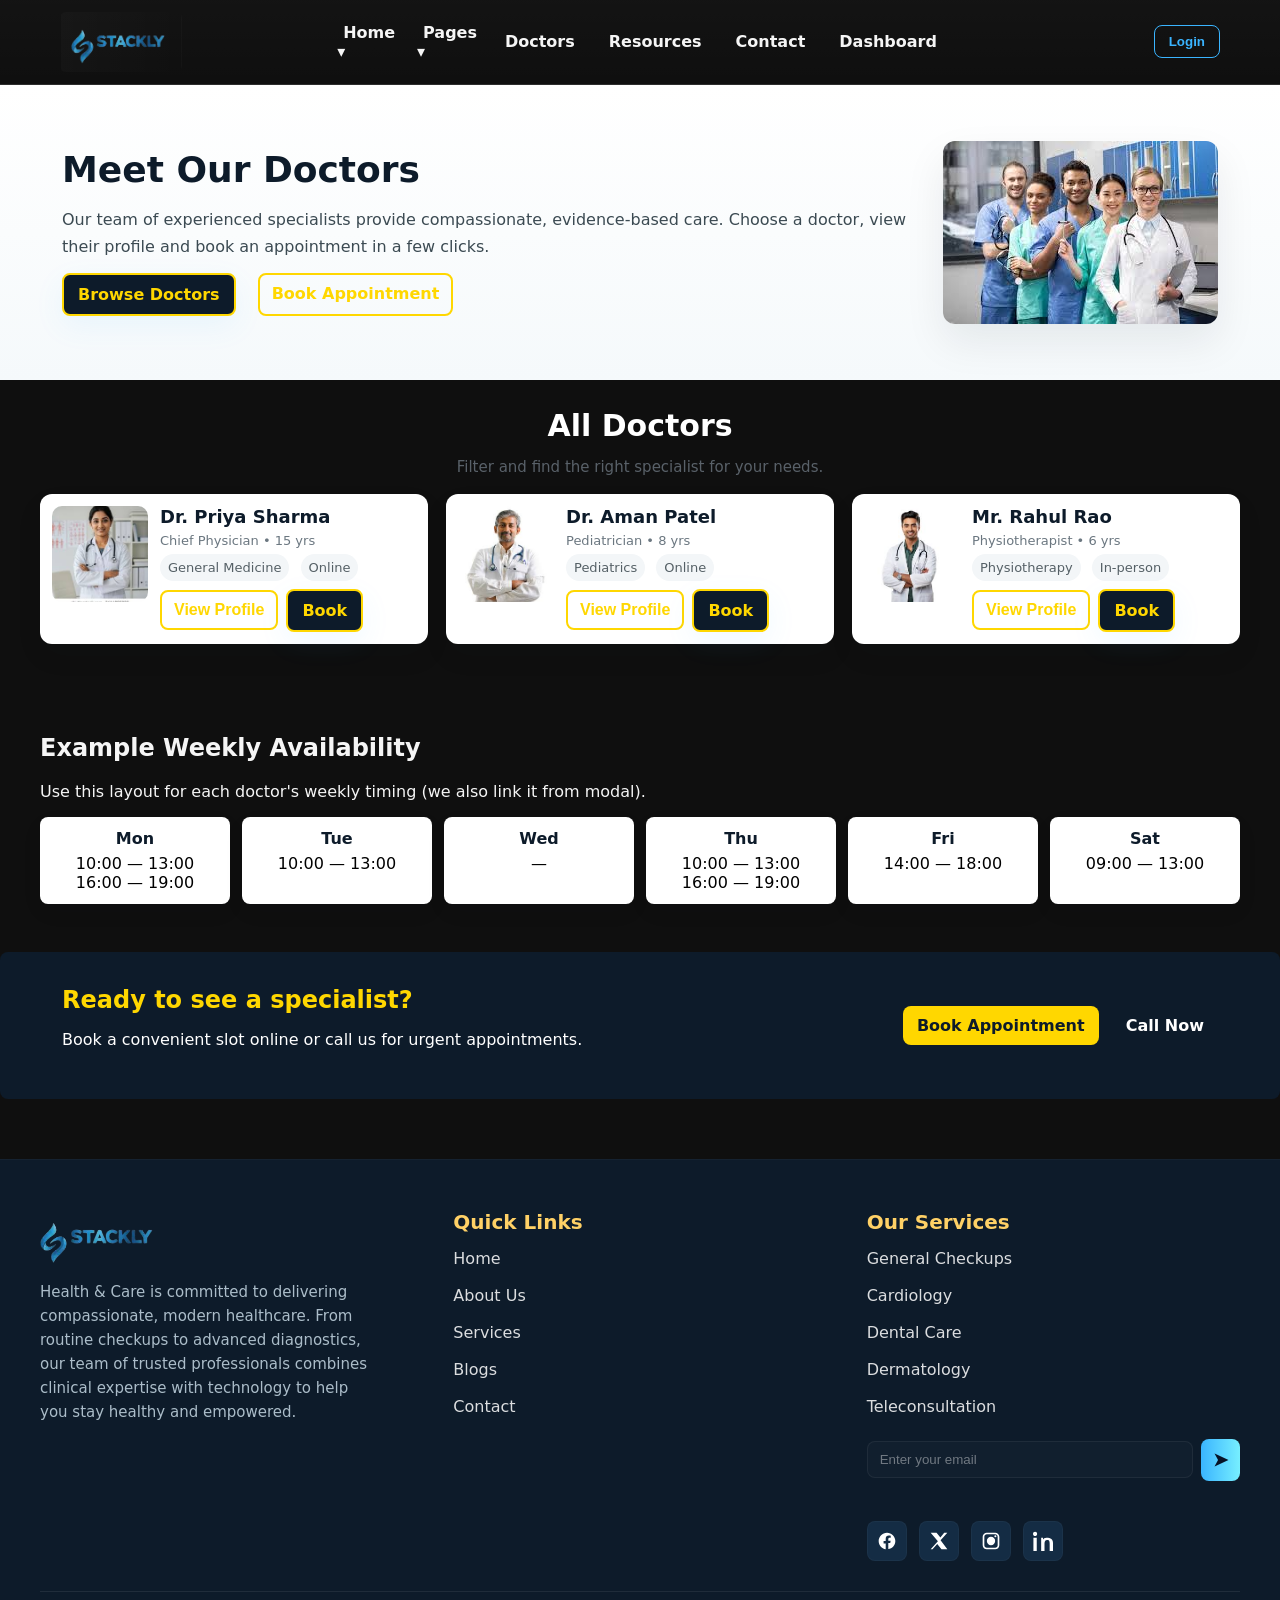
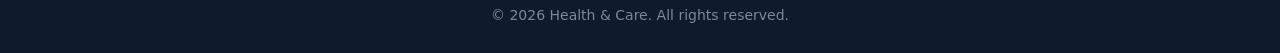
==== doctors.html @ af5c7ecc "first commit" ====
<!doctype html>
<html lang="en">
<head>
  <meta charset="utf-8" />
  <meta name="viewport" content="width=device-width, initial-scale=1" />
  <title>Health & Care — Home</title>
  <link rel="stylesheet" href="style.css" />
</head>
<body>
  <header class="site-header">
    <div class="header-inner">

      <!-- LOGO (left) -->
     <div class="site-logo" id="siteLogo">
  <img src="assets/images/logo3.webp" alt="Health & Care Logo">
</div>


      <!-- NAV (centered visually) -->
      <nav id="site-nav" class="site-nav" aria-label="Main navigation">
        <ul class="nav-list">
          <li class="nav-item dropdown">
            <a href="index.html" class="dropdown-link" aria-expanded="false">Home ▾</a>
            <ul class="dropdown-menu">
           
              <li><a href="home1.html">Home 2</a></li>
            </ul>
          </li>

          <li class="nav-item dropdown">
            <a href="#" class="dropdown-link" aria-expanded="false">Pages ▾</a>
            <ul class="dropdown-menu">
              <li><a href="about.html">About Us</a></li>
              <li><a href="services.html">Services</a></li>
              <li><a href="blog.html">Blogs</a></li>
              <li><a href="pricing.html">Pricing</a></li>
            </ul>
          </li>

          <li class="nav-item"><a href="doctors.html">Doctors</a></li>
          <li class="nav-item"><a href="resources.html">Resources</a></li>
          <li class="nav-item"><a href="contact.html">Contact</a></li>
          <li class="nav-item"><a href="dashboard.html">Dashboard</a></li>
        </ul>
      </nav>

      <!-- RIGHT SIDE: login button + hamburger (mobile only) -->
      <div class="header-right">
<button id="loginBtn" class="login-btn">Login</button>

<script>
  document.getElementById('loginBtn')?.addEventListener('click', function(e){
    // change to the URL you want
    window.location.href = 'login.html';
    // if you want to open in a new tab instead, use:
    // window.open('login.html', '_blank', 'noopener');
  });
</script>


        <!-- hamburger (visible only on mobile) -->
        <button id="hamburger" class="hamburger" aria-label="Open menu" aria-controls="mobile-menu" aria-expanded="false">
          <span class="hamburger-bars">
            <span class="bar bar1"></span>
            <span class="bar bar2"></span>
            <span class="bar bar3"></span>
          </span>
        </button>
      </div>
    </div>
<div id="mobile-menu" class="mobile-menu" aria-hidden="true" role="dialog" aria-modal="true" aria-label="Mobile menu">
  <div class="mobile-menu-inner">

    <div class="mobile-top">
      <button id="mobile-close" class="mobile-close" aria-label="Close menu">✕</button>
    
    </div>

    <ul class="mobile-nav-list">
      <!-- NEW: Home dropdown -->
      <li class="mobile-with-sub">
        <button class="mobile-sub-toggle">Home ▾</button>
        <ul class="mobile-submenu">
    
          <li><a href="home1.html">Home 2</a></li>
        </ul>
      </li>

      <!-- Pages dropdown (already there) -->
      <li class="mobile-with-sub">
        <button class="mobile-sub-toggle">Pages ▾</button>
        <ul class="mobile-submenu">
          <li><a href="about.html">About Us</a></li>
          <li><a href="services.html">Services</a></li>
          <li><a href="blog.html">Blogs</a></li>
          <li><a href="pricing.html">Pricing</a></li>
        </ul>
      </li>

      <li><a href="doctors.html">Doctors</a></li>
      <li><a href="resources.html">Resources</a></li>
      <li><a href="contact.html">Contact</a></li>
      <li><a href="dashboard.html">Dashboard</a></li>
      <li><a href="login.html" class="mobile-login">Login</a></li>
    </ul>

  </div>
</div>
</header>





<!-- =========================
   DOCTORS PAGE — HERO
   ========================= -->
<section class="doctors-hero">
  <div class="container hero-row">
    <div class="hero-left">
      <h1>Meet Our Doctors</h1>
      <p class="lead">
        Our team of experienced specialists provide compassionate, evidence-based care.
        Choose a doctor, view their profile and book an appointment in a few clicks.
      </p>
      <div class="hero-actions">
        <a href="404page.html" class="btn btn-primary">Browse Doctors</a>
        <a href="404page.html" class="btn btn-outline">Book Appointment</a>
      </div>
    </div>
    <div class="hero-right" aria-hidden="true">
      <img src="assets/images/doctor3.webp" alt="Doctors team" loading="lazy">
    </div>
  </div>
</section>

<!-- =========================
   3) SEARCH + FILTER BAR
   ========================= -->


<!-- =========================
   2) DOCTORS GRID (DIRECTORY)
   ========================= -->
<section id="doctors-grid" class="doctors-grid-section container" aria-label="Doctors directory">
  <div class="grid-head">
    <h2>All Doctors</h2>
    <p>Filter and find the right specialist for your needs.</p>
  </div>

  <div class="doctors-grid" id="doctors-list">
    <!-- Doctor card template: replace data-* with real values -->
    <article class="doc-card" data-name="Dr. Priya Sharma" data-speciality="general" data-location="clinic1" data-online="true" data-accepting="true" data-id="d1">
      <div class="doc-photo"><img src="assets/images/lady.webp" alt="Dr. Priya Sharma"></div>
      <div class="doc-body">
        <h3 class="doc-name">Dr. Priya Sharma</h3>
        <div class="doc-meta">Chief Physician • 15 yrs</div>
        <div class="doc-tags">
          <span class="tag">General Medicine</span>
          <span class="tag"> Online</span>
        </div>
        <div class="doc-actions">
          <button class="btn btn-outline view-profile" data-id="d1">View Profile</button>
          <a href="404page.html" class="btn btn-primary">Book</a>
        </div>
      </div>
    </article>

    <article class="doc-card" data-name="Dr. Aman Patel" data-speciality="pediatrics" data-location="clinic2" data-online="true" data-accepting="false" data-id="d2">
      <div class="doc-photo"><img src="assets/images/man1.webp" alt="Dr. Aman Patel"></div>
      <div class="doc-body">
        <h3 class="doc-name">Dr. Aman Patel</h3>
        <div class="doc-meta">Pediatrician • 8 yrs</div>
        <div class="doc-tags">
          <span class="tag">Pediatrics</span>
          <span class="tag">Online</span>
        </div>
        <div class="doc-actions">
          <button class="btn btn-outline view-profile" data-id="d2">View Profile</button>
          <a href="404page.html" class="btn btn-primary">Book</a>
        </div>
      </div>
    </article>

    <article class="doc-card" data-name="Ms. Leena Rao" data-speciality="physio" data-location="clinic1" data-online="false" data-accepting="true" data-id="d3">
      <div class="doc-photo"><img src="assets/images/man2.webp" alt="Ms. Leena Rao"></div>
      <div class="doc-body">
        <h3 class="doc-name">Mr. Rahul Rao</h3>
        <div class="doc-meta">Physiotherapist • 6 yrs</div>
        <div class="doc-tags">
          <span class="tag">Physiotherapy</span>
          <span class="tag">In-person</span>
        </div>
        <div class="doc-actions">
          <button class="btn btn-outline view-profile" data-id="d3">View Profile</button>
          <a href="404page.html" class="btn btn-primary">Book</a>
        </div>
      </div>
    </article>

    <!-- add more cards (d4..d12) as needed -->
  </div>
</section>

<!-- =========================
   5) DOCTOR PROFILE MODAL
   ========================= -->
<div id="doc-modal" class="modal" aria-hidden="true" role="dialog" aria-labelledby="modal-title">
  <div class="modal-backdrop" data-close="true"></div>
  <div class="modal-panel" role="document">
    <button class="modal-close" aria-label="Close" data-close="true">✕</button>
    <div class="modal-grid">
      <div class="modal-photo"><img src="" alt="" id="m-photo"></div>
      <div class="modal-info">
        <h3 id="modal-title">Doctor name</h3>
        <p class="modal-role"></p>
        <p class="modal-bio"></p>

        <ul class="modal-details">
          <li><strong>Speciality:</strong> <span id="m-speciality"></span></li>
          <li><strong>Education:</strong> <span id="m-edu">MBBS, MD</span></li>
          <li><strong>Experience:</strong> <span id="m-exp"></span></li>
          <li><strong>Languages:</strong> <span id="m-lang"></span></li>
        </ul>

        <div class="modal-actions">
          <a href="404page.html" class="btn btn-primary">Book Appointment</a>
          <a href="#" class="btn btn-outline" id="view-timetable">View Timetable</a>
        </div>
      </div>
    </div>

    <!-- small reviews area -->
    <div class="modal-reviews">
      <h4>Recent patient reviews</h4>
      <div id="m-reviews">No reviews yet.</div>
    </div>
  </div>
</div>

<!-- =========================
   6) AVAILABILITY / SCHEDULE (example layout)
   ========================= -->
<section class="schedule-section container" aria-label="Doctor availability example">
  <div class="schedule-head">
    <h2>Example Weekly Availability</h2>
    <p>Use this layout for each doctor's weekly timing (we also link it from modal).</p>
  </div>

  <div class="schedule-grid" id="weekly-schedule">
    <div class="day"><strong>Mon</strong><span>10:00 — 13:00<br>16:00 — 19:00</span></div>
    <div class="day"><strong>Tue</strong><span>10:00 — 13:00</span></div>
    <div class="day"><strong>Wed</strong><span>—</span></div>
    <div class="day"><strong>Thu</strong><span>10:00 — 13:00<br>16:00 — 19:00</span></div>
    <div class="day"><strong>Fri</strong><span>14:00 — 18:00</span></div>
    <div class="day"><strong>Sat</strong><span>09:00 — 13:00</span></div>
  </div>
</section>

<!-- =========================
   7) BOOK APPOINTMENT CTA
   ========================= -->
<section id="book-cta" class="book-cta">
  <div class="container cta-row">
    <div class="cta-left">
      <h2>Ready to see a specialist?</h2>
      <p>Book a convenient slot online or call us for urgent appointments.</p>
    </div>
    <div class="cta-right">
      <a href="404page.html" class="btn btn-gold">Book Appointment</a>
      <a href="404page.html" class="btn btn-outline-light">Call Now</a>
    </div>
  </div>
</section>


<!-- =========================
     FOOTER (Health & Care)
     ========================= -->
<footer class="hc-footer" role="contentinfo">
  <div class="hc-footer-inner">

    <!-- LEFT: logo + desc -->
    <div class="hc-col hc-col-about">
<img src="assets/images/logo3.webp" alt="">
      <div class="hc-logo-wrap">
    
      </div>

      <p class="hc-desc">
        Health & Care is committed to delivering compassionate, modern healthcare.
        From routine checkups to advanced diagnostics, our team of trusted professionals
        combines clinical expertise with technology to help you stay healthy and empowered.
      </p>
    </div>

    <!-- MIDDLE: quick links -->
    <div class="hc-col hc-col-links">
      <h4 class="hc-title">Quick Links</h4>
      <ul class="hc-links-list">
        <li><a href="index.html">Home</a></li>
        <li><a href="about.html">About Us</a></li>
        <li><a href="services.html">Services</a></li>
        <li><a href="blog.html">Blogs</a></li>
        <li><a href="contact.html">Contact</a></li>
      </ul>
    </div>

    <!-- RIGHT: services / subscribe -->
    <div class="hc-col hc-col-subscribe">
      <h4 class="hc-title">Our Services</h4>
      <ul class="hc-services-list">
        <li><a href="404page.html">General Checkups</a></li>
        <li><a href="404page.html">Cardiology</a></li>
        <li><a href="404page.html">Dental Care</a></li>
        <li><a href="404page.html">Dermatology</a></li>
        <li><a href="404page.html">Teleconsultation</a></li>
      </ul>

      <div class="hc-newsletter">
        <label for="hc-email" class="sr-only">Subscribe to newsletter</label>
        <input id="hc-email" type="email" placeholder="Enter your email" />
           <p id="newsletterError" style="color:#ff4b4b; font-size:14px; margin-top:6px; display:none;">
  Fill the credentials
</p>
        <button class="hc-send" aria-label="Subscribe">➤</button>
     

      </div>

      <div class="hc-social">
        <div class="hc-social">
  <a href="404page.html" aria-label="Facebook" class="hc-social-btn">
    <!-- Facebook SVG -->
    <svg viewBox="0 0 24 24" fill="currentColor">
      <path d="M22 12.07C22 6.54 17.52 2 12 2S2 6.54 2 12.07c0 5.03 3.66 9.19 8.44 9.93v-7.03h-2.54v-2.9h2.54V9.41c0-2.5 1.49-3.89 3.78-3.89 1.09 0 2.23.2 2.23.2v2.46h-1.26c-1.24 0-1.63.77-1.63 1.56v1.87h2.78l-.44 2.9h-2.34v7.03C18.34 21.26 22 17.1 22 12.07z"/>
    </svg>
  </a>

  <a href="404page.html" aria-label="Twitter" class="hc-social-btn">
    <!-- Twitter / X SVG -->
    <svg viewBox="0 0 24 24" fill="currentColor">
      <path d="M18.23 2H22l-8.09 9.19L22 22h-7.03l-5.08-6.46L4.26 22H2l8.66-9.83L2 2h7.03l4.66 5.86L18.23 2z"/>
    </svg>
  </a>

  <a href="404page.html" aria-label="Instagram" class="hc-social-btn">
    <!-- Instagram SVG -->
    <svg viewBox="0 0 24 24" fill="currentColor">
      <path d="M7 2C4.24 2 2 4.24 2 7v10c0 2.76 2.24 5 5 5h10c2.76 0 5-2.24 5-5V7c0-2.76-2.24-5-5-5H7zm10 2c1.65 0 3 1.35 3 3v10c0 1.65-1.35 3-3 3H7c-1.65 0-3-1.35-3-3V7c0-1.65 1.35-3 3-3h10zm-5 3a5 5 0 100 10 5 5 0 000-10zm6.5-.75a1.25 1.25 0 11-2.5 0 1.25 1.25 0 012.5 0z"/>
    </svg>
  </a>

  <a href="404page.html" aria-label="LinkedIn" class="hc-social-btn">
    <!-- LinkedIn SVG -->
    <svg viewBox="0 0 24 24" fill="currentColor">
      <path d="M4.98 3.5C4.98 4.88 3.86 6 2.5 6S0 4.88 0 3.5 1.12 1 2.5 1 4.98 2.12 4.98 3.5zM.5 8h4V24h-4V8zm7.5 0h4v2.2h.06c.56-1.06 1.96-2.2 4.04-2.2C21.44 8 24 10.12 24 14.44V24h-4v-8.6c0-2.06-.04-4.72-2.88-4.72-2.88 0-3.32 2.24-3.32 4.56V24h-4V8z"/>
    </svg>
  </a>
</div>

      </div>
    </div>

  </div>

  <div class="hc-footer-bottom">
    <div class="hc-copy">© <span id="year"></span> Health & Care. All rights reserved.</div>
  </div>
</footer>


    



<script>
(function(){
  /* ---------- SEARCH / FILTER ---------- */
  const searchInput = document.getElementById('doc-search');
  const clearBtn = document.getElementById('search-clear');
  const speciality = document.getElementById('filter-speciality');
  const locationSel = document.getElementById('filter-location');
  const onlyOnline = document.getElementById('filter-online');
  const onlyAccepting = document.getElementById('filter-accepting');
  const docsList = Array.from(document.querySelectorAll('.doc-card'));

  function applyDocFilters() {
    const q = (searchInput.value || '').trim().toLowerCase();
    const spec = speciality.value;
    const loc = locationSel.value;
    const online = onlyOnline.checked;
    const accepting = onlyAccepting.checked;

    docsList.forEach(card => {
      const name = (card.dataset.name || '').toLowerCase();
      const sp = (card.dataset.speciality || 'all').toLowerCase();
      const lc = (card.dataset.location || 'all').toLowerCase();
      const isOnline = card.dataset.online === 'true';
      const isAccepting = card.dataset.accepting === 'true';

      const matchesQuery = !q || name.includes(q) || sp.includes(q);
      const matchesSpec = spec === 'all' || sp === spec;
      const matchesLoc = loc === 'all' || lc === loc;
      const matchesOnline = !online || isOnline;
      const matchesAccepting = !accepting || isAccepting;

      if(matchesQuery && matchesSpec && matchesLoc && matchesOnline && matchesAccepting) {
        card.style.display = '';
      } else {
        card.style.display = 'none';
      }
    });
  }

  searchInput && searchInput.addEventListener('input', applyDocFilters);
  clearBtn && clearBtn.addEventListener('click', () => { searchInput.value=''; applyDocFilters(); searchInput.focus(); });
  speciality && speciality.addEventListener('change', applyDocFilters);
  locationSel && locationSel.addEventListener('change', applyDocFilters);
  onlyOnline && onlyOnline.addEventListener('change', applyDocFilters);
  onlyAccepting && onlyAccepting.addEventListener('change', applyDocFilters);

  /* ---------- CAROUSEL (simple) ---------- */
  const track = document.querySelector('.caro-track');
  const prev = document.querySelector('.caro-btn.prev');
  const next = document.querySelector('.caro-btn.next');
  let caroIndex = 0;
  const items = track ? Array.from(track.children) : [];
  function showCaro(i) {
    if(!track) return;
    const w = items[0].getBoundingClientRect().width + 12;
    caroIndex = Math.max(0, Math.min(i, items.length - 1));
    track.style.transform = 'translateX(' + (-caroIndex * w) + 'px)';
  }
  prev && prev.addEventListener('click', () => showCaro(caroIndex - 1));
  next && next.addEventListener('click', () => showCaro(caroIndex + 1));
  // autoplay
  let auto = setInterval(() => { showCaro((caroIndex+1) % items.length); }, 4500);
  [prev,next,track].forEach(el => el && el.addEventListener('mouseenter', () => clearInterval(auto)));
  [prev,next,track].forEach(el => el && el.addEventListener('mouseleave', () => auto = setInterval(()=>{ showCaro((caroIndex+1)%items.length); },4500)));

  /* ---------- MODAL: open profile ---------- */
  const modal = document.getElementById('doc-modal');
  const modalPhoto = document.getElementById('m-photo');
  const modalTitle = document.getElementById('modal-title');
  const modalRole = modal.querySelector('.modal-role');
  const modalBio = modal.querySelector('.modal-bio');
  const modalSpec = document.getElementById('m-speciality');
  const modalExp = document.getElementById('m-exp');
  const modalLang = document.getElementById('m-lang');
  const modalReviews = document.getElementById('m-reviews');
  const viewBtns = document.querySelectorAll('.view-profile');

  // mock doctor data — replace with real data or fetch from API
  const DOCTORS = {
    d1: {
      name: 'Dr. Priya Sharma',
      role: 'Chief Physician',
      photo: 'assets/images/lady.webp',
      bio: 'Dr. Priya has 15 years of experience in internal medicine and leads our clinical team.',
      speciality: 'General Medicine',
      exp: '15 years',
      lang: 'English, Hindi',
      reviews: ['Very professional and thorough.','Explained everything clearly.']
    },
    d2: {
      name: 'Dr. Aman Patel',
      role: 'Pediatrician',
      photo: 'assets/images/man1.webp',
      bio: 'Specialist in child health with friendly approach to families and young patients.',
      speciality: 'Pediatrics',
      exp: '8 years',
      lang: 'English, Gujarati',
      reviews: ['Great with kids.','Kind and patient.']
    },
    d3: {
      name: 'Mr. Rahul Rao',
      role: 'Physiotherapist',
      photo: 'assets/images/man2.webp',
      bio: 'Focused on rehabilitation and practical movement solutions for faster recovery.',
      speciality: 'Physiotherapy',
      exp: '6 years',
      lang: 'English, Hindi',
      reviews: ['Helpful exercises.','Good results in weeks.']
    }
  };

  function openModal(id) {
    const d = DOCTORS[id];
    if(!d) return;
    modalPhoto.src = d.photo;
    modalPhoto.alt = d.name;
    modalTitle.textContent = d.name;
    modalRole.textContent = d.role;
    modalBio.textContent = d.bio;
    modalSpec.textContent = d.speciality;
    modalExp.textContent = d.exp;
    modalLang.textContent = d.lang;
    modalReviews.innerHTML = d.reviews.map(r => '<blockquote>'+r+'</blockquote>').join('');
    modal.setAttribute('aria-hidden','false');
    document.body.style.overflow = 'hidden';
  }

  function closeModal() {
    modal.setAttribute('aria-hidden','true');
    document.body.style.overflow = '';
  }

  viewBtns.forEach(b => b.addEventListener('click', (e) => {
    const id = b.getAttribute('data-id');
    openModal(id);
  }));

  // close listeners
  modal.querySelectorAll('[data-close]').forEach(btn => btn.addEventListener('click', closeModal));
  document.addEventListener('keydown', (e) => { if(e.key === 'Escape') closeModal(); });

  /* ---------- small: when user clicks 'view timetable' show schedule section (scroll) ---------- */
 const viewTimetableBtn = document.getElementById('view-timetable');

if (viewTimetableBtn) {
  viewTimetableBtn.addEventListener('click', (e) => {
    e.preventDefault();

    // Redirect to 404 page
    window.location.href = "404page.html";
  });
}


  /* ---------- init filters (show all) ---------- */
  applyDocFilters();

})();
</script>


    

<script src="app.js"></script>
</body>
</html>
---- style.css ----
/* Palette G variables */
:root{
  --bg-900: #0F0F0F;
  --bg-800: #1A1A1A;
  --accent: #3AB4FF;
  --accent-2:#77EFFF;
  --text:   #F5F5F5;
  --muted:  #CCCCCC;
  --border: #2D2D2D;
  --radius: 8px;
  --transition: 200ms ease;
  --max-width: 1200px;
}

*{box-sizing:border-box}
body{
  margin:0;
  font-family: Inter, system-ui, -apple-system, "Segoe UI", Roboto, Arial;
  background: var(--bg-900);
  color: var(--text);
}

/* Header */
.site-header{
  position: sticky;
  top:0;
  z-index:1000;
  border-bottom:1px solid var(--border);
  background: linear-gradient(180deg, rgba(255,255,255,0.02), transparent);
}
.header-inner{
  max-width:var(--max-width);
  margin:0 auto;
  padding:12px 20px;
  display:flex;
  align-items:center;
  gap:12px;
  position:relative;
}

/* LEFT: logo */
.site-logo{
  font-weight:800;
  color:var(--accent);
  padding:6px 10px;
  border-radius:6px;
  background: linear-gradient(90deg, rgba(255,255,255,0.02), transparent);
  border:1px solid transparent;
  order:1;
}

/* CENTER: nav - absolutely centered so it doesn't shift */
.site-nav{
  position:absolute;
  left:50%;
  top:50%;
  transform: translate(-50%,-50%);
  display:block;
  order:2;
}
.nav-list{
  display:flex;
  gap:22px;
  align-items:center;
  list-style:none;
  margin:0;
  padding:0;
}
.nav-list a, .dropdown-link{
  color:var(--text);
  text-decoration:none;
  font-weight:600;
  padding:8px 6px;
  border-radius:6px;
  transition: background var(--transition), color var(--transition);
}
.nav-list a:hover, .dropdown-link:hover{ background: rgba(255,255,255,0.03) }

/* Dropdown stable on hover */
.nav-item{ position:relative; }
.dropdown-menu{
  position:absolute;
  top:46px;
  left:0;
  min-width:220px;
  background:var(--bg-800);
  border-radius:8px;
  border:1px solid var(--border);
  padding:8px 6px;
  box-shadow: 0 10px 30px rgba(0,0,0,0.6);
  opacity:0;
  visibility:hidden;
  transform: translateY(6px);
  transition: opacity 160ms ease, transform 160ms ease, visibility 160ms;
  z-index:1200;
}
.nav-item:hover > .dropdown-menu,
.nav-item:focus-within > .dropdown-menu{
  opacity:1;
  visibility:visible;
  transform: translateY(0);
}
.dropdown-menu li{ padding:6px 10px; }
.dropdown-menu a{ color:var(--muted); display:block; text-decoration:none; font-weight:500; }
.dropdown-menu a:hover{ color:var(--text); }

/* RIGHT: header-right */
.header-right{
  margin-left:auto;
  display:flex;
  gap:12px;
  align-items:center;
  order:3;
}

/* login button */
.login-btn{
  background:transparent;
  color:var(--accent);
  border:1px solid var(--accent);
  padding:8px 14px;
  border-radius:8px;
  font-weight:700;
  cursor:pointer;
  transition: all var(--transition);
}
.login-btn:hover{ background:var(--accent); color:#0F0F0F; box-shadow: 0 8px 30px rgba(58,180,255,0.08); }

/* HAMBURGER (MOBILE ONLY)
   Full 3-line symbol inside a square button */
.hamburger{
  width:48px;
  height:48px;
  display:none;             /* shown only on mobile via media query */
  align-items:center;
  justify-content:center;
  background:transparent;
  border-radius:10px;
  border:1px solid rgba(255,255,255,0.04);
  cursor:pointer;
  transition: background 160ms ease, transform 160ms ease;
}
.hamburger:hover{ background: rgba(255,255,255,0.02); transform: translateY(-1px); }

/* three wide bars */
.hamburger-bars{ display:inline-block; width:22px; height:18px; position:relative; }
.bar{
  display:block;
  width:100%;
  height:2.5px;
  background:var(--text);
  border-radius:3px;
  position:absolute;
  left:0;
  transition: transform 220ms ease, opacity 220ms ease;
}
.bar1{ top:0; }
.bar2{ top:7.75px; } /* center */
.bar3{ bottom:0; }

/* When menu open we hide header hamburger (we also keep it accessible) */
.hamburger.hidden{ display:none !important; }

/* mobile menu center modal */
.mobile-menu{
  position:fixed;
  top:50%;
  left:50%;
  transform: translate(-50%,-50%) scale(0.92);
  width:92%;
  max-width:520px;
  max-height:90vh;
  overflow:auto;
  background: linear-gradient(180deg,var(--bg-800), var(--bg-900));
  border-radius:12px;
  border:1px solid var(--border);
  box-shadow: 0 30px 90px rgba(0,0,0,0.7);
  opacity:0;
  visibility:hidden;
  transition: transform 220ms ease, opacity 220ms ease, visibility 220ms;
  z-index:1400;
  padding:18px;
}
.mobile-menu.open{
  opacity:1;
  visibility:visible;
  transform: translate(-50%,-50%) scale(1);
}

/* mobile-top bar (close + logo) */
.mobile-top{ display:flex; align-items:center; justify-content:flex-end; gap:8px; margin-bottom:8px; }

/* CLOSE button styling (prominent, nice) */
.mobile-close{
  background:transparent;
  border:1px solid rgba(255,255,255,0.06);
  color:var(--text);
  width:44px;
  height:44px;
  border-radius:10px;
  font-size:20px;
  line-height:1;
  display:flex;
  align-items:center;
  justify-content:center;
  cursor:pointer;
  transition: background 140ms ease, transform 120ms ease;
}
.mobile-close:hover{ background: rgba(255,255,255,0.02); transform: translateY(-2px); }
.mobile-logo{ margin-left: auto; color:var(--accent); font-weight:800; }

/* mobile nav */
.mobile-nav-list{ list-style:none; padding:0; margin:6px 0 0; display:flex; flex-direction:column; gap:6px; }
.mobile-nav-list a, .mobile-sub-toggle{
  display:block;
  padding:12px 10px;
  text-decoration:none;
  color:var(--text);
  font-weight:600;
  border-radius:8px;
}
.mobile-nav-list a:hover, .mobile-sub-toggle:hover{ background: rgba(255,255,255,0.03) }
.mobile-submenu{ display:none; padding-left:12px; margin-top:6px; }
.mobile-with-sub.open .mobile-submenu{ display:block; }

/* MAIN + HERO */
.main-content{ max-width:var(--max-width); margin:28px auto; padding:0 20px; }
.hero{ background: linear-gradient(135deg, rgba(58,180,255,0.06), rgba(119,239,255,0.02)); border: 1px solid var(--border); padding:40px; border-radius:12px; text-align:center; }
.hero h1{ margin:0 0 8px; font-size:32px; color:var(--text); }
.cta{ display:inline-block; padding:12px 22px; border-radius:10px; background:var(--accent); color:#0F0F0F; text-decoration:none; font-weight:700; }

/* FOOTER */
.site-footer{ border-top:1px solid var(--border); margin-top:44px; padding:28px 20px; color:var(--muted); }
.footer-inner{ max-width:var(--max-width); margin:0 auto; display:flex; gap:20px; align-items:flex-start; justify-content:space-between; }
.footer-links{ display:flex; gap:28px; }

/* RESPONSIVE RULES: show hamburger only on mobile, hide header nav */
@media (max-width:900px){
  .site-nav{ display:none; }   /* hide desktop nav on small screens */
  .hamburger{ display:flex; }  /* show hamburger on mobile */
  .login-btn{ display:none; }  /* login inside mobile menu */
  .header-inner{ padding:12px 12px; }
}
@media (max-width:480px){
  .mobile-menu{ max-width:420px; }
  .hero h1{ font-size:24px; }
}






/* =========================================
   MOBILE RESPONSIVE NAV (ONLY MOBILE)
   ========================================= */
@media (max-width: 900px) {

  /* full dark clean header */
  .site-header {
    background: #0F0F0F;
    border-bottom: none;
  }

  .header-inner {
    padding: 12px 15px;
    display: flex;
    align-items: center;
    justify-content: space-between;
  }

  /* show hamburger, hide desktop nav */
  .site-nav {
    display: none !important;
  }

  .hamburger {
    display: flex !important;
    width: 46px;
    height: 46px;
    align-items: center;
    justify-content: center;
    background: #111;
    border-radius: 10px;
    border: none;
  }

  .hamburger-bars .bar {
    background: #fff !important;
  }

  /* logo left */
  .site-logo {
    order: 1;
    font-size: 20px;
    padding: 6px 12px;
    border: none;
    background: none;
  }

  /* login hidden (in menu instead) */
  .login-btn {
    display: none !important;
  }

  /* =========================================
     MOBILE MENU (CENTER MODAL, DARK, CLEAN)
     ========================================= */
  .mobile-menu {
    background: rgba(0, 0, 0, 0.95) !important;
    border: none !important;
    box-shadow: 0 0 0 transparent !important;
    padding: 20px;
    width: 92%;
    max-width: 420px;
    border-radius: 14px;
  }

  /* top row inside mobile menu */
.mobile-top {
  display: flex;
  align-items: center;
  justify-content: flex-start; /* close button left */
  gap: 12px;
}

/* close button left */
.mobile-close {
  order: 1;
  margin-right: 0;
}

/* logo right */
.mobile-logo {
  order: 2;
  margin-left: auto; /* pushes logo to right */
}


  /* =========================================
     MENU LIST ITEMS
     ========================================= */
  .mobile-nav-list {
    margin-top: 20px;
    display: flex;
    flex-direction: column;
    gap: 6px;
  }

  .mobile-nav-list a,
  .mobile-sub-toggle {
    padding: 14px 12px;
    font-size: 16px;
    color: #fff !important;
    background: #111 !important;
    border-radius: 10px;
    border: none !important;
  }

  .mobile-submenu {
    background: none !important;
    padding-left: 14px;
    margin-top: 4px;
  }

  .mobile-submenu a {
    background: #181818 !important;
    padding: 12px;
    border-radius: 8px;
  }
}


/* Mobile Login Hover = Same as Desktop */
.mobile-login {
  background: transparent !important;
  color: var(--accent) !important;
  border: 1px solid var(--accent) !important;
  text-align: center;
  padding: 12px 14px;
  border-radius: 10px;
  font-weight: 700;
  display: block;
  margin-top: 8px;
  transition: all 200ms ease;
}

.mobile-login:hover {
  background: var(--accent) !important;
  color: #0F0F0F !important;
  box-shadow: 0 8px 30px rgba(58,180,255,0.15);
}







/* =========================
   HEALTH & CARE FOOTER
   ========================= */
.hc-footer {
  background: linear-gradient(180deg, #071226 0%, #071226 100%); /* deep navy */
  color: #dbeefa; /* soft pale */
  border-top: 1px solid rgba(255,255,255,0.03);
  padding: 48px 20px 20px;
  font-family: Inter, system-ui, -apple-system, "Segoe UI", Roboto, Arial;
}

.hc-footer-inner {
  max-width: 1200px;
  margin: 0 auto;
  display: grid;
  grid-template-columns: 1.2fr 0.8fr 1fr;
  gap: 28px;
  align-items: start;
}

/* columns */
.hc-col { min-width: 0; }

.hc-logo-placeholder {
  display:inline-flex;
  align-items:center;
  justify-content:center;
  width:110px;
  height:40px;
  font-weight:800;
  color:#071226;
  background: linear-gradient(90deg, #d4f3ff 0%, #3ab4ff 100%);
  border-radius:8px;
  letter-spacing:0.6px;
  margin-bottom:16px;
}

/* description */
.hc-desc {
  color: rgba(219,238,250,0.9);
  line-height:1.6;
  font-size:15px;
  margin:0 0 6px 0;
  max-width: 340px;
}

/* titles */
.hc-title {
  font-size:24px;
  margin: 0 0 14px 0;
  color: #ffffff;
  font-weight:700;
}

/* links lists */
.hc-links-list,
.hc-services-list {
  list-style:none;
  margin:0;
  padding:0;
  display:flex;
  flex-direction:column;
  gap:10px;
}
.hc-links-list a,
.hc-services-list a {
  color: rgba(219,238,250,0.92);
  text-decoration:none;
  font-weight:500;
  transition: color 160ms ease, transform 160ms;
}
.hc-links-list a:hover,
.hc-services-list a:hover {
  color: var(--accent);
  transform: translateX(6px);
}

/* newsletter */
.hc-newsletter {
  margin-top:18px;
  display:flex;
  gap:8px;
  align-items:center;
}
.hc-newsletter input[type="email"]{
  flex:1;
  padding:10px 12px;
  border-radius:8px;
  border:1px solid rgba(255,255,255,0.06);
  background: rgba(255,255,255,0.02);
  color: var(--text);
  outline:none;
}
.hc-newsletter input::placeholder{ color: rgba(255,255,255,0.4); font-weight:500; }
.hc-newsletter .hc-send{
  background: linear-gradient(90deg, var(--accent), var(--accent-2));
  color: #071226;
  border:none;
  padding:10px 12px;
  border-radius:8px;
  cursor:pointer;
  font-weight:700;
}

/* social buttons */
.hc-social { margin-top:12px; display:flex; gap:10px; }
.hc-social-btn{
  display:inline-flex;
  width:38px;
  height:38px;
  border-radius:50%;
  align-items:center;
  justify-content:center;
  background: rgba(255,255,255,0.04);
  color: #fff;
  text-decoration:none;
  font-weight:700;
  border: 1px solid rgba(255,255,255,0.03);
  transition: background 160ms ease, transform 120ms ease;
}
.hc-social-btn:hover{
  background: linear-gradient(90deg, var(--accent), var(--accent-2));
  color:#071226;
  transform: translateY(-4px);
}

/* bottom bar */
.hc-footer-bottom {
  max-width:1200px;
  margin: 22px auto 0;
  padding-top:18px;
  border-top: 1px solid rgba(255,255,255,0.03);
  text-align:center;
  color: rgba(219,238,250,0.7);
  font-size:14px;
}

/* small screen: stack columns */
@media (max-width:900px){
  .hc-footer {
    padding: 28px 16px 18px;
  }
  .hc-footer-inner {
    grid-template-columns: 1fr;
  }
  .hc-logo-placeholder{
    width:100px;
    height:36px;
  }
  .hc-desc { max-width: none; }
  .hc-newsletter { flex-direction: column; align-items: stretch; }
  .hc-newsletter .hc-send { width: 56px; align-self: flex-end; margin-top:8px; }
  .hc-social { justify-content: flex-start; }
  .hc-footer-bottom { padding-top:12px; font-size:13px; }
}

/* utility for screen-reader-only labels (used earlier) */
.sr-only {
  position:absolute !important;
  width:1px !important;
  height:1px !important;
  padding:0 !important;
  margin:-1px !important;
  overflow:hidden !important;
  clip:rect(0,0,0,0) !important;
  white-space:nowrap !important;
  border:0 !important;
}


.hc-col-about img {
  width: 100px;      /* adjust size here */
  height: auto;
  display: block;
  margin-bottom: 16px;
}


.site-logo img {
  width: 100px;     /* adjust as you like */
  height: auto;
  display: block;
}



.hc-social-btn svg {
  width: 20px;
  height: 20px;
  display: block;
}




/* =========================
   HERO - Animated (Palette G)
   ========================= */
.hero-animated { padding: 48px 20px; }
.hero-inner {
  max-width: 1200px;
  margin: 0 auto;
  display: grid;
  grid-template-columns: 1fr 420px;
  gap: 28px;
  align-items: center;
}

/* LEFT copy */
.hero-copy { padding-right: 8px; }
.hero-kicker {
  font-size: 13px;
  color: var(--muted);
  text-transform: uppercase;
  letter-spacing: 1px;
  margin-bottom: 8px;
}
.hero-title {
  font-size: 40px;
  margin: 0 0 12px;
  line-height: 1.02;
  color: var(--text);
  font-weight: 800;
}
.hero-title .neon {
  color: var(--accent);
  text-shadow: 0 4px 28px rgba(58,180,255,0.12);
}

/* sub */
.hero-sub { color: var(--muted); margin-bottom: 18px; max-width: 640px; }

/* CTAs */
.hero-ctas { display:flex; gap:12px; align-items:center; margin-bottom:18px; }
.btn { display:inline-flex; align-items:center; justify-content:center; padding:10px 16px; border-radius:10px; cursor:pointer; font-weight:700; text-decoration:none; border:1px solid transparent; }
.btn-primary {
  background: var(--accent);
  color: #0F0F0F;
  box-shadow: 0 10px 30px rgba(58,180,255,0.08);
  transition: transform 180ms ease, box-shadow 180ms ease;
}
.btn-primary:hover { transform: translateY(-3px); box-shadow: 0 18px 40px rgba(58,180,255,0.16); }
.btn-ghost { background: transparent; color: var(--text); border: 1px solid rgba(255,255,255,0.04); }
.btn.small { padding:8px 12px; font-size:14px; border-radius:8px; }
.btn.outline { background:transparent; color:var(--text); border:1px solid rgba(255,255,255,0.06); }

/* Trust badges */
.hero-trust { display:flex; gap:18px; margin-top:10px; }
.trust-item { text-align:left; }
.trust-number { font-size:20px; font-weight:800; color:var(--accent); }
.trust-label { color:var(--muted); font-size:13px; margin-top:4px; }

/* RIGHT visual */
.hero-visual { display:flex; align-items:center; justify-content:center; }
.pulse-bg { position: relative; width:100%; display:flex; align-items:center; justify-content:center; }
.pulse-bg::before {
  content: "";
  position: absolute;
  width: 260px; height: 260px;
  border-radius: 50%;
  background: radial-gradient(circle at center, rgba(58,180,255,0.08), transparent 40%);
  filter: blur(18px);
  z-index: 0;
  animation: float 6s ease-in-out infinite;
}
@keyframes float { 0%{ transform: translateY(0);}50%{transform: translateY(-8px);}100%{transform: translateY(0);} }

/* decorative heart SVG */
.heart-svg { width:92px; height:92px; color: var(--accent); position:absolute; top:-24px; right:-14px; z-index:1; opacity:0.9; transform: scale(1); animation:heartPulse 1.6s infinite; }
@keyframes heartPulse { 0%{ transform:scale(0.98);} 50%{transform:scale(1.06);}100%{transform:scale(0.98);} }

/* card */
.hero-card {
  position: relative;
  z-index: 2;
  width: 320px;
  padding: 18px;
  border-radius: 12px;
  background: linear-gradient(180deg, rgba(255,255,255,0.02), rgba(255,255,255,0.01));
  border: 1px solid rgba(255,255,255,0.04);
  backdrop-filter: blur(6px);
  box-shadow: 0 12px 36px rgba(0,0,0,0.6);
  color: var(--text);
}
.card-head .card-title { font-weight:800; color:var(--text); font-size:16px; }
.card-sub { font-size:13px; color:var(--muted); margin-bottom:12px; }
.card-stats { display:flex; gap:12px; justify-content:space-between; color:var(--muted); margin-bottom:12px; }
.card-actions { display:flex; gap:10px; }

/* DRAWER booking (center modal slide up) */
.booking-drawer {
  position: fixed;
  left: 50%;
  top: 56%;
  transform: translate(-50%, 12%) scale(0.96);
  width: 92%;
  max-width: 420px;
  background: rgba(11,11,11,0.98);
  border-radius: 12px;
  border: 1px solid rgba(255,255,255,0.04);
  padding: 18px;
  z-index: 1600;
  opacity: 0;
  visibility: hidden;
  transition: opacity 260ms ease, transform 260ms ease, visibility 260ms;
}
.booking-drawer.open { opacity: 1; visibility: visible; transform: translate(-50%, -8%) scale(1); }

.drawer-inner h3 { margin: 0 0 12px; color: var(--text); }
.quick-book-form label { display:block; margin-bottom:10px; color:var(--muted); font-size:14px; }
.quick-book-form input, .quick-book-form select { width:100%; padding:10px; border-radius:8px; background: rgba(255,255,255,0.02); border:1px solid rgba(255,255,255,0.04); color:var(--text); outline:none; }

.drawer-actions { display:flex; gap:10px; margin-top:8px; }
.drawer-close { position:absolute; right:12px; top:8px; background:transparent; border:none; color:var(--muted); }

/* booking success */
.booking-success { text-align:center; color:var(--text); padding:10px; }

/* responsive */
@media (max-width: 900px){
  .hero-inner { grid-template-columns: 1fr; gap:18px; padding-top: 12px; }
  .hero-visual { order: 2; }
  .hero-copy { order: 1; }
  .pulse-bg::before { width: 200px; height:200px; }
  .hero-card { width: 92%; margin: 0 auto; }
  .hero-title { font-size: 26px; }
}



/* Card Action Buttons */
.card-actions a {
  display: inline-flex;
  align-items: center;
  justify-content: center;
  padding: 8px 14px;
  font-size: 14px;
  font-weight: 700;
  border-radius: 8px;
  text-decoration: none;
  cursor: pointer;
  transition: all 180ms ease;
}

/* Primary small button (Book) */
.card-actions .btn.small {
  background: var(--accent);
  color: #0F0F0F;
  border: 1px solid var(--accent);
  box-shadow: 0 8px 24px rgba(58,180,255,0.12);
}

.card-actions .btn.small:hover {
  background: #0F0F0F;
  color: var(--accent);
  box-shadow: 0 6px 18px rgba(58,180,255,0.12);
  transform: translateY(-2px);
}

/* Outline button (Chat) */
.card-actions .btn.outline.small {
  background: transparent;
  border: 1px solid rgba(255,255,255,0.10);
  color: var(--text);
}

.card-actions .btn.outline.small:hover {
  border-color: var(--accent);
  color: var(--accent);
  transform: translateY(-2px);
}



/* =========================
   FOOTER BASE STYLE
========================= */
.hc-footer {
  background: #0d1b2a;
  color: #fff;
  padding: 50px 20px 30px;
  margin-top: 60px;
}

.hc-footer-inner {
  display: flex;
  justify-content: space-between;
  gap: 40px;
  flex-wrap: wrap;
}

/* Columns */
.hc-col {
  flex: 1;
  min-width: 250px;
}

.hc-col-about img {
  width: 120px;
  margin-bottom: 15px;
}

.hc-desc {
  margin-top: 10px;
  line-height: 1.6;
  opacity: 0.85;
}

/* Titles */
.hc-title {
  font-size: 20px;
  margin-bottom: 15px;
  font-weight: 700;
  color: #ffd166;
}

/* Links */
.hc-links-list,
.hc-services-list {
  list-style: none;
  padding: 0;
  margin: 0;
}

.hc-links-list li,
.hc-services-list li {
  margin-bottom: 8px;
}

.hc-links-list a,
.hc-services-list a {
  color: #fff;
  text-decoration: none;
  opacity: 0.85;
  transition: 0.3s;
}

.hc-links-list a:hover,
.hc-services-list a:hover {
  color: #ffd166;
  opacity: 1;
}

/* Newsletter */
.hc-newsletter {
  margin-top: 15px;
  display: flex;
  gap: 8px;
}

.hc-newsletter input {
  flex: 1;
  padding: 10px;
  border-radius: 6px;
  border: none;
  outline: none;
}

.hc-send {
  background: #ffd166;
  border: none;
  border-radius: 6px;
  padding: 12px 16px;
  cursor: pointer;
  font-size: 18px;
  transition: 0.3s;
}

.hc-send:hover {
  background: #fff;
  color: #0d1b2a;
}

/* Social Icons */
.hc-social {
  margin-top: 20px;
  display: flex;
  gap: 12px;
}

.hc-social-btn {
  width: 40px;
  height: 40px;
  display: flex;
  align-items: center;
  justify-content: center;
  background: #142c44;
  border-radius: 8px;
  color: #fff;
  transition: 0.3s;
}

.hc-social-btn:hover {
  background: #ffd166;
  color: #0d1b2a;
}

/* Footer Bottom */
.hc-footer-bottom {
  border-top: 1px solid rgba(255,255,255,0.1);
  margin-top: 30px;
  padding-top: 15px;
  text-align: center;
  opacity: 0.75;
}

/* =========================
   MOBILE RESPONSIVE
========================= */
@media (max-width: 768px) {
  .hc-footer-inner {
    flex-direction: column;
    text-align: center;
    align-items: center;
  }

  .hc-col {
    max-width: 100%;
  }

  .hc-col-about img {
    margin: 0 auto 10px;
    display: block;
  }

  .hc-newsletter {
    flex-direction: column;
    width: 100%;
  }

  .hc-newsletter input {
    width: 100%;
  }

  .hc-send {
    width: 100%;
  }

  .hc-social {
    justify-content: center;
  }
}



.about-main {
  padding: 80px 0;
  background: #f8f9fa;
}

.about-container {
  max-width: 1200px;
  margin: auto;
  display: flex;
  align-items: center;
  gap: 50px;
  flex-wrap: wrap;
}

.about-img img {
  width: 100%;
  max-width: 500px;
  border-radius: 14px;
  box-shadow: 0 10px 25px rgba(0,0,0,0.1);
}

.about-content {
  flex: 1;
}

.about-content h2 {
  font-size: 40px;
  font-weight: 700;
  color: #0d1b2a;
  margin-bottom: 15px;
}

.about-content p {
  font-size: 17px;
  line-height: 1.6;
  margin-bottom: 18px;
  color: #444;
}

.about-btn {
  display: inline-block;
  padding: 12px 28px;
  background: #0d1b2a;
  color: gold;
  border: 2px solid white;
  border-radius: 8px;
  transition: 0.3s;
  font-weight: 600;
}

.about-btn:hover {
  background: gold;
  color: #0d1b2a;
}



/* ============================
   MOBILE RESPONSIVE (max 768px)
   ============================ */
@media (max-width: 768px) {

  .about-container {
    flex-direction: column;
    text-align: center;
    gap: 30px;
    padding: 0 20px;
  }

  .about-img img {
    max-width: 100%;
    width: 100%;
  }

  .about-content h2 {
    font-size: 32px;
  }

  .about-content p {
    font-size: 16px;
  }

  .about-btn {
    padding: 12px 24px;
    font-size: 16px;
  }
}

/* =============================
   EXTRA SMALL DEVICES (max 480px)
   ============================= */
@media (max-width: 480px) {

  .about-main {
    padding: 60px 0;
  }

  .about-content h2 {
    font-size: 28px;
  }

  .about-content p {
    font-size: 15px;
  }

  .about-btn {
    padding: 10px 20px;
    font-size: 15px;
  }
}



/* ---------- Shared container ---------- */
.container { max-width: 1200px; margin: 0 auto; padding: 0 24px; }

/* ========== WHY CHOOSE US ========== */
.why-choose { padding: 60px 0; background: #fff; color: #0d1b2a; }
.why-header { text-align: center; max-width: 780px; margin: 0 auto 36px; }
.why-header h3 { font-size: 30px; margin-bottom: 10px; color: #0d1b2a; }
.why-header p { color: #58606a; font-size: 16px; }

.features-grid {
  display: grid;
  grid-template-columns: repeat(4, 1fr);
  gap: 24px;
  align-items: stretch;
}

/* single feature */
.feature {
  background: linear-gradient(180deg, #ffffff 0%, #fbfdff 100%);
  border-radius: 12px;
  padding: 22px;
  box-shadow: 0 8px 20px rgba(13,27,42,0.06);
  text-align: left;
}
.feature-icon {
  width: 56px;
  height: 56px;
  display:flex;
  align-items:center;
  justify-content:center;
  font-size:24px;
  border-radius:10px;
  background: linear-gradient(180deg,#0d1b2a,#122833);
  color: gold;
  margin-bottom: 14px;
}
.feature h4 { margin: 0 0 8px; font-size:18px; color:#0d1b2a; }
.feature p { margin:0; color:#556066; font-size:14px; line-height:1.5; }

/* ========== MISSION & VISION ========== */
.mission-vision { padding: 70px 0; background: #0d1b2a; color: gold; }
.mv-grid { display: grid; grid-template-columns: 1fr 420px; gap: 36px; align-items: center; }
.mv-text h3 { color: gold; font-size: 26px; margin-bottom: 8px; }
.mv-text p { color: #f2e9cc; font-size: 16px; margin-bottom: 18px; line-height:1.6; }
.mv-cta { display:inline-block; padding: 10px 18px; border-radius: 8px; border: 2px solid gold; color: gold; background: transparent; font-weight:600; text-decoration:none; transition: .25s; }
.mv-cta:hover { background: gold; color: #0d1b2a; }

/* image */
.mv-image img { width: 100%; max-width: 420px; border-radius: 12px; box-shadow: 0 12px 30px rgba(0,0,0,0.35); }

/* small tweaks */
.btn-outline { border: 2px solid gold; color: gold; padding: 10px 16px; border-radius: 8px; background: transparent; text-decoration: none; }

/* ========== RESPONSIVE ========== */
@media (max-width: 992px) {
  .features-grid { grid-template-columns: repeat(2, 1fr); }
  .mv-grid { grid-template-columns: 1fr; text-align: center; }
  .mv-image { order: -1; } /* image above text on tablet */
  .mv-image img { margin: 0 auto; }
}

@media (max-width: 480px) {
  .why-choose { padding: 40px 0; }
  .why-header h3 { font-size: 22px; }
  .features-grid { gap: 16px; grid-template-columns: 1fr; }
  .feature { padding: 18px; text-align: center; }
  .feature-icon { margin: 0 auto 12px; }
  .mission-vision { padding: 40px 0; }
  .mv-text h3 { font-size: 20px; }
  .mv-text p { font-size: 15px; }
  .mv-cta { margin-top: 12px; display:inline-block; }
}




/* ---------- TEAM SECTION ---------- */
.team-section { padding: 70px 0; background: #fff; color: #0d1b2a; }
.team-head { text-align: center; max-width: 900px; margin: 0 auto 36px; }
.team-head h3 { font-size: 30px; color: #0d1b2a; margin-bottom: 8px; }
.team-head p { color: #596169; font-size: 15px; }

/* grid */
.team-grid {
  display: grid;
  grid-template-columns: repeat(3, 1fr);
  gap: 22px;
  max-width: 1200px;
  margin: 0 auto;
}

/* member card */
.team-member {
  background: linear-gradient(180deg,#fbfdff,#ffffff);
  border-radius: 12px;
  padding: 18px;
  box-shadow: 0 10px 24px rgba(13,27,42,0.06);
  display: flex;
  gap: 14px;
  align-items: flex-start;
  transition: transform .28s ease, box-shadow .28s ease;
}

.team-member:hover {
  transform: translateY(-6px);
  box-shadow: 0 18px 40px rgba(13,27,42,0.12);
}

/* photo */
.tm-photo {
  flex: 0 0 96px;
  height: 96px;
  border-radius: 10px;
  overflow: hidden;
  box-shadow: 0 6px 18px rgba(13,27,42,0.06);
}
.tm-photo img { width: 100%; height: 100%; object-fit: cover; display: block; }

/* info */
.tm-info { flex: 1; }
.tm-info h4 { margin: 0 0 6px; font-size: 18px; color: #0d1b2a; }
.tm-role { margin: 0 0 8px; color: #a58b3b; font-weight: 600; font-size: 13px; }
.tm-bio { margin: 0 0 10px; color: #52606a; font-size: 14px; line-height: 1.4; }

/* socials */
.tm-socials { display: flex; gap: 10px; }
.social {
  display: inline-flex;
  align-items: center;
  justify-content: center;
  width: 36px;
  height: 36px;
  border-radius: 8px;
  background: rgba(13,27,42,0.06);
  color: #0d1b2a;
  text-decoration: none;
  transition: background .18s, color .18s, transform .18s;
}
.social:hover { background: #a58b3b; color: #0d1b2a; transform: translateY(-2px); }
.social svg { display: block; }

/* small screens */
@media (max-width: 992px) {
  .team-grid { grid-template-columns: repeat(2, 1fr); gap: 18px; }
}

@media (max-width: 480px) {
  .team-section { padding: 40px 0; }
  .team-grid { grid-template-columns: 1fr; }
  .team-member { flex-direction: row; align-items: center; padding: 16px; }
  .tm-photo { width: 72px; height: 72px; flex: 0 0 72px; }
  .tm-info h4 { font-size: 16px; }
  .tm-bio { display: none; } /* hide long bio on tiny devices for compactness */
}




/* ========== TESTIMONIALS ========== */
.testimonials-section { padding: 70px 0; background: #f7fbfc; color: #0d1b2a; }
.test-head { text-align: center; max-width: 820px; margin: 0 auto 32px; }
.test-head h3 { font-size: 28px; color: #0d1b2a; margin-bottom: 8px; }
.test-head p { color: #596169; font-size: 15px; }

/* grid */
.test-grid {
  display: grid;
  grid-template-columns: repeat(3, 1fr);
  gap: 22px;
  max-width: 1200px;
  margin: 0 auto;
}

/* card */
.test-card {
  background: #fff;
  border-radius: 12px;
  padding: 20px;
  box-shadow: 0 12px 30px rgba(13,27,42,0.06);
  border-left: 4px solid #a58b3b; /* gold accent */
  display: flex;
  flex-direction: column;
  justify-content: space-between;
  transition: transform .28s ease, box-shadow .28s ease;
  outline: none;
  opacity: 0;
  transform: translateY(12px);
  animation: fadeInUp .6s ease forwards;
}
.test-card:hover, .test-card:focus {
  transform: translateY(-6px);
  box-shadow: 0 20px 48px rgba(13,27,42,0.10);
}

/* quote text */
.quote {
  font-size: 15px;
  line-height: 1.7;
  color: #334149;
  margin: 0 0 18px;
  position: relative;
  padding-left: 10px;
}

/* meta (photo + name + rating) */
.test-meta {
  display: flex;
  gap: 12px;
  align-items: center;
}
.test-photo {
  width: 56px;
  height: 56px;
  border-radius: 50%;
  object-fit: cover;
  box-shadow: 0 6px 18px rgba(13,27,42,0.06);
  border: 2px solid #fff;
}
.meta-text strong { display:block; color:#0d1b2a; font-size:14px; }
.meta-role { display:block; color:#7a878d; font-size:13px; line-height:1; }
.rating { margin-left: auto; color: #a58b3b; font-weight:700; letter-spacing: .5px; }

/* cta */
.test-cta { text-align: center; margin-top: 28px; }
.btn-primary {
  background: #0d1b2a;
  color: gold;
  padding: 10px 18px;
  border-radius: 8px;
  text-decoration: none;
  font-weight: 600;
  border: 2px solid white;
}
.btn-primary:hover { background: gold; color: #0d1b2a; }

/* simple staggered animation delay for each card */
.test-card:nth-child(1) { animation-delay: 0.05s; }
.test-card:nth-child(2) { animation-delay: 0.18s; }
.test-card:nth-child(3) { animation-delay: 0.32s; }

@keyframes fadeInUp {
  to { opacity: 1; transform: translateY(0); }
}

/* ========== RESPONSIVE ========== */
@media (max-width: 992px) {
  .test-grid { grid-template-columns: repeat(2, 1fr); }
}

@media (max-width: 480px) {
  .testimonials-section { padding: 40px 0; }
  .test-grid { grid-template-columns: 1fr; gap: 16px; }
  .test-head h3 { font-size: 22px; }
  .quote { font-size: 15px; }
  .test-photo { width: 48px; height: 48px; }
  .rating { font-size: 14px; }
}




/* ========== STATS / NUMBERS ========== */
.stats-section { padding: 70px 0; background: linear-gradient(180deg,#f8fafb,#ffffff); color: #0d1b2a; }
.stats-head { text-align: center; max-width: 820px; margin: 0 auto 28px; }
.stats-head h3 { font-size: 28px; color: #0d1b2a; margin-bottom: 8px; }
.stats-head p { color: #596169; font-size: 15px; }

/* grid */
.stats-grid {
  display: grid;
  grid-template-columns: repeat(4, 1fr);
  gap: 20px;
  max-width: 1200px;
  margin: 18px auto 0;
  align-items: start;
}

/* single stat */
.stat {
  background: #fff;
  border-radius: 12px;
  padding: 18px;
  box-shadow: 0 10px 22px rgba(13,27,42,0.05);
  text-align: center;
  min-height: 140px;
  display: flex;
  flex-direction: column;
  justify-content: space-between;
}

/* value + label */
.stat-value {
  font-size: 34px;
  font-weight: 800;
  color: #0d1b2a;
  letter-spacing: -0.02em;
}
.stat-label {
  color: #6a757d;
  font-size: 13px;
  margin-top: 6px;
}

/* progress bar */
.stat-bar {
  height: 8px;
  background: #eef3f5;
  border-radius: 6px;
  margin-top: 14px;
  overflow: hidden;
}
.stat-fill {
  height: 100%;
  width: 0%;
  border-radius: 6px;
  background: linear-gradient(90deg, #a58b3b, #d4af37);
  transition: width 1.2s ease;
}

/* note */
.stats-note { text-align: center; margin-top: 18px; color: #67787f; font-size: 14px; }

/* responsive */
@media (max-width: 992px) {
  .stats-grid { grid-template-columns: repeat(2, 1fr); }
  .stat { min-height: 120px; }
  .stat-value { font-size: 28px; }
}

@media (max-width: 480px) {
  .stats-section { padding: 40px 0; }
  .stats-grid { grid-template-columns: 1fr; gap: 14px; }
  .stat { padding: 14px; text-align: left; display: flex; gap: 10px; align-items: center; }
  .stat-value { font-size: 22px; }
  .stat-label { font-size: 13px; }
  .stat-bar { margin-top: 0; flex: 1; margin-left: 12px; }
}


/* ---------- MOBILE / OVERFLOW FIXES (paste at the END of your CSS) ---------- */

/* Prevent any accidental horizontal scrolling */
html, body {
  max-width: 100%;
  overflow-x: hidden;
  -webkit-overflow-scrolling: touch;
}

/* Make all images truly responsive */
img {
  max-width: 100%;
  height: auto;
  display: block;
}

/* Ensure containers respect padding and don't overflow */
.container,
.about-container,
.wrap,
.features-grid,
.team-grid,
.test-grid,
.mv-grid {
  box-sizing: border-box;
  padding-inline: 16px; /* keeps inner spacing on very small screens */
}

/* Allow flex/grid children to shrink and not force overflow */
.feature,
.team-member,
.tm-photo,
.tm-info,
.test-card,
.mv-image,
.about-img,
.about-content {
  min-width: 0; /* IMPORTANT: prevents flex children from overflowing on small screens */
}

/* Reduce large fixed widths on smaller devices */
@media (max-width: 992px) {
  .mv-grid { grid-template-columns: 1fr; gap: 20px; padding-inline: 12px; }
  .features-grid { grid-template-columns: repeat(2, 1fr); gap: 18px; }
  .team-grid { grid-template-columns: repeat(2, 1fr); gap: 18px; }
}

/* Tablet → mobile */
@media (max-width: 768px) {
  .about-container { padding-inline: 16px; gap: 22px; }
  .about-img img { max-width: 100%; width: 100%; height: auto; margin: 0 auto; }
  .mv-image img { max-width: 100%; margin: 0 auto; }
  .features-grid { grid-template-columns: 1fr; gap: 16px; }
  .team-grid { grid-template-columns: 1fr; gap: 16px; }
  .test-grid { grid-template-columns: 1fr; gap: 16px; }

  /* Reduce big horizontal shadows/offsets that may create extra width */
  .team-member,
  .feature,
  .test-card {
    margin-inline: 0;
  }
}

/* Extra small phones */
@media (max-width: 480px) {
  body { padding-inline: 8px; } /* tiny page padding so nothing touches the edge */
  .about-main { padding: 40px 0; }
  .about-content h2 { font-size: 26px; }
  .about-btn { width: auto; display: inline-block; }

  /* Remove any fixed card widths and center content */
  .card, .orb, .mv-image, .about-img { width: 100%; max-width: 100%; }
  .feature p, .tm-bio { font-size: 14px; }

  /* Make sure footer / bottom elements don't overflow */
  .hc-footer-inner { padding-inline: 12px; }
}

/* Small safety: ensure long words/links wrap instead of expanding container */
* {
  word-wrap: break-word;
  overflow-wrap: break-word;
}




/* ---------- Hero / Intro ---------- */
.services-hero { padding: 70px 0; background: linear-gradient(180deg,#ffffff,#f7fbfc); color: #0d1b2a; }
.hero-container { max-width:1200px; margin:0 auto; display:flex; gap:36px; align-items:center; padding: 0 24px; }
.hero-content { flex:1; }
.hero-content h1 { font-size: 40px; margin:0 0 14px; color: #0d1b2a; }
.lead { font-size:17px; color:#3b4a52; margin-bottom:16px; line-height:1.7; }
.hero-points { list-style: none; padding:0; margin: 0 0 18px; display:grid; gap:8px; }
.hero-points li { position: relative; padding-left:22px; color:#556066; }
.hero-points li:before { content: "•"; position:absolute; left:0; top:0; color:#a58b3b; font-weight:700; }

.hero-actions { display:flex; gap:12px; margin-top:6px; flex-wrap:wrap; }
.btn { display:inline-block; padding:10px 16px; border-radius:8px; text-decoration:none; font-weight:600; }
.btn-primary { background:#0d1b2a; color: gold; border:2px solid white; }
.btn-outline { background:transparent; color:#0d1b2a; border:2px solid #e9eef1; }

/* hero image */
.hero-image { flex:0 0 460px; max-width:460px; }
.hero-image img { width:100%; height:auto; border-radius:12px; box-shadow: 0 18px 40px rgba(13,27,42,0.08); display:block; }

/* ---------- Services Grid ---------- */
.services-grid-section { padding: 60px 0; background: #0d1b2a; color:white; }
.grid-head { text-align:center; max-width:900px; margin:0 auto 18px; }
.grid-head h2 { font-size:30px; margin-bottom:8px; }
.grid-head p { color:#596169; font-size:15px; }

/* grid layout */
.services-grid {
  max-width:1200px;
  margin: 18px auto 0;
  display:grid;
  grid-template-columns: repeat(3, 1fr);
  gap: 20px;
  padding: 0 24px;
}

/* card */
.svc-card {
  background: linear-gradient(180deg,#fbfdff,#ffffff);
  border-radius:12px;
  overflow:hidden;
  display:flex;
  flex-direction:column;
  transition: transform .28s ease, box-shadow .28s ease;
  box-shadow: 0 12px 28px rgba(13,27,42,0.06);
  min-height: 320px;
}
.svc-card:focus, .svc-card:hover { transform: translateY(-8px); box-shadow: 0 24px 60px rgba(13,27,42,0.10); outline:none; }

/* image area */
.svc-img-wrap { width:100%; height:180px; overflow:hidden; display:block; }
.svc-img-wrap img { width:100%; height:100%; object-fit:cover; display:block; transition: transform .6s ease; }
.svc-card:hover .svc-img-wrap img, .svc-card:focus .svc-img-wrap img { transform: scale(1.06); }

/* body */
.svc-body { padding: 16px; display:flex; flex-direction:column; gap:10px; flex:1; }
.svc-body h4 { margin:0; font-size:18px; color:#0d1b2a; }
.svc-body p { margin:0; color:#57646b; font-size:14px; line-height:1.6; flex:1; }
.svc-more { text-decoration:none; font-weight:600; color:#0d1b2a; }
.svc-more:hover { color:#a58b3b; transform: translateX(4px); transition: .18s; }

/* ---------- Responsive ---------- */
@media (max-width: 992px) {
  .hero-container { flex-direction: column-reverse; text-align:center; gap:22px; padding: 0 20px; }
  .hero-image { max-width:100%; width:100%; }
  .hero-content h1 { font-size:32px; }
  .services-grid { grid-template-columns: repeat(2, 1fr); gap:16px; }
  .svc-card { min-height: auto; }
}

@media (max-width: 480px) {
  .services-hero { padding: 40px 0; }
  .hero-content h1 { font-size:26px; }
  .lead { font-size:15px; }
  .services-grid { grid-template-columns: 1fr; gap:12px; padding: 0 16px; }
  .svc-img-wrap { height:160px; }
  .svc-card { min-height: auto; }
  .hero-points li { font-size:14px; }
  .btn { padding: 10px 14px; font-size:15px; }
}


/* ========== HOW IT WORKS ========== */
.how-section {
  padding: 70px 0;
  background: #f8fafc;
  color: #0d1b2a;
}

.how-head {
  text-align: center;
  max-width: 850px;
  margin: 0 auto 30px;
}

.how-head h2 {
  font-size: 32px;
  margin-bottom: 8px;
}

.how-head p {
  font-size: 15px;
  color: #5b6770;
}

/* Grid */
.how-grid {
  max-width: 1200px;
  margin: 0 auto;
  display: grid;
  padding: 0 20px;
  grid-template-columns: repeat(4, 1fr);
  gap: 20px;
}

/* Card */
.how-card {
  background: #ffffff;
  border-radius: 12px;
  padding: 20px;
  box-shadow: 0 14px 28px rgba(13, 27, 42, 0.08);
  text-align: center;
  transition: 0.3s ease;
}

.how-card:hover {
  transform: translateY(-6px);
  box-shadow: 0 20px 44px rgba(13, 27, 42, 0.12);
}

/* Number Circle */
.how-icon {
  width: 60px;
  height: 60px;
  margin: 0 auto 12px;
  border-radius: 50%;
  background: #0d1b2a;
  display: flex;
  align-items: center;
  justify-content: center;
  box-shadow: 0 10px 25px rgba(13, 27, 42, 0.15);
}

.how-icon span {
  color: gold;
  font-size: 22px;
  font-weight: 700;
}

/* Content */
.how-card h4 {
  margin-bottom: 10px;
  font-size: 18px;
}

.how-card p {
  font-size: 14px;
  color: #6b7780;
  line-height: 1.6;
}

/* ========== RESPONSIVE ========== */
@media (max-width: 992px) {
  .how-grid {
    grid-template-columns: repeat(2, 1fr);
  }
}

@media (max-width: 480px) {
  .how-section {
    padding: 40px 0;
  }

  .how-grid {
    grid-template-columns: 1fr;
  }

  .how-icon {
    width: 52px;
    height: 52px;
  }

  .how-head h2 {
    font-size: 24px;
  }
}


/* ========== APPOINTMENT CTA ========== */
.appointment-cta {
  background: #0d1b2a;
  padding: 70px 0;
  color: #ffffff;
}

.cta-container {
  max-width: 1200px;
  margin: 0 auto;
  padding: 0 22px;
  display: flex;
  align-items: center;
  gap: 40px;
}

.cta-content {
  flex: 1;
}

.cta-content h2 {
  font-size: 34px;
  margin-bottom: 12px;
  color: gold;
}

.cta-content p {
  font-size: 16px;
  color: #e8edf2;
  line-height: 1.7;
  max-width: 600px;
  margin-bottom: 20px;
}

/* Buttons */
.cta-buttons {
  display: flex;
  gap: 14px;
  flex-wrap: wrap;
}

.btn {
  display: inline-block;
  padding: 12px 22px;
  border-radius: 8px;
  font-weight: 600;
  text-decoration: none;
  transition: 0.3s ease;
  font-size: 16px;
}

/* Gold Button */
.btn-gold {
  background: gold;
  color: #0d1b2a;
  border: 2px solid gold;
}

.btn-gold:hover {
  background: transparent;
  color: gold;
}

/* Outline Button */
.btn-outline-light {
  background: transparent;
  color: #ffffff;
  border: 2px solid #ffffff;
}

.btn-outline-light:hover {
  background: gold;
  color: #0d1b2a;
}

/* CTA Image */
.cta-image img {
  width: 100%;
  max-width: 420px;
  border-radius: 12px;
  box-shadow: 0 18px 40px rgba(0,0,0,0.3);
  display: block;
}

/* ========== RESPONSIVE ========== */
@media (max-width: 992px) {
  .cta-container {
    flex-direction: column-reverse;
    text-align: center;
  }

  .cta-content h2 {
    font-size: 28px;
  }

  .cta-image img {
    max-width: 100%;
  }
}

@media (max-width: 480px) {
  .appointment-cta {
    padding: 40px 0;
  }

  .cta-content h2 {
    font-size: 24px;
  }

  .btn {
    width: 100%;
    text-align: center;
  }
}




/* ---------- BLOG HERO ---------- */
.blog-hero { padding: 70px 0; background: linear-gradient(180deg,#ffffff,#f3f8fa); color: #0d1b2a; }
.hero-wrap { max-width:1200px; margin:0 auto; display:flex; gap:28px; align-items:center; padding: 0 24px; }
.hero-text { flex:1; }
.hero-text h1 { font-size:36px; margin:0 0 12px; color:#0d1b2a; }
.lead { font-size:16px; color:#3b4a52; margin-bottom:12px; }
.hero-actions .btn { margin-right:10px; }

/* hero media */
.hero-media { flex:0 0 420px; max-width:420px; }
.hero-media img { width:100%; border-radius:12px; box-shadow:0 18px 40px rgba(13,27,42,0.08); display:block; }

/* ---------- CONTROLS ---------- */
.blog-controls { display:flex; justify-content:space-between; gap:18px; align-items:center; padding:18px 24px; max-width:1200px; margin: 20px auto; }
.search-wrap { position:relative; flex:1; max-width:560px; }
.search-wrap input[type="search"] { width:100%; padding:12px 44px 12px 14px; border-radius:10px; border:1px solid #e6eef1; font-size:15px; }
.clear-btn { position:absolute; right:6px; top:6px; bottom:6px; width:36px; border-radius:8px; border:0; background:transparent; cursor:pointer; color:#7a858c; }

/* filters */
.filter-wrap { display:flex; gap:8px; flex-wrap:wrap; }
.filter { padding:8px 12px; border-radius:999px; border:1px solid #e6eef1; background:transparent; cursor:pointer; font-size:14px; }
.filter.active { background:#0d1b2a; color:gold; border-color:#0d1b2a; }

/* ---------- BLOG BODY ---------- */
.blog-body { max-width:1200px; margin: 24px auto; display:grid; grid-template-columns: 1fr 320px; gap:28px; padding: 0 24px 60px; }

/* posts */
.posts-grid { display:grid; grid-template-columns: repeat(2, 1fr); gap:20px; }
.post-card { background:#fff; border-radius:12px; overflow:hidden; box-shadow:0 12px 28px rgba(13,27,42,0.06); display:flex; flex-direction:column; transition:transform .2s; }
.post-card:hover { transform:translateY(-6px); }
.post-img img { width:100%; height:180px; object-fit:cover; display:block; }
.post-body { padding:14px; display:flex; flex-direction:column; gap:10px; }
.post-meta { color:#7b848a; font-size:13px; }
.post-body h3 { margin:0; font-size:18px; }
.excerpt { margin:0; color:#556066; font-size:14px; line-height:1.6; }
.read-more { color:#0d1b2a; font-weight:600; text-decoration:none; }

/* pagination */
.pagination { display:flex; gap:12px; align-items:center; justify-content:center; margin-top:20px; }
.page-btn { padding:8px 12px; border-radius:8px; border:1px solid #e6eef1; background:transparent; cursor:pointer; }

/* sidebar */
.blog-sidebar { background:transparent; }
.widget { background:#fff; padding:14px; border-radius:12px; box-shadow:0 12px 28px rgba(13,27,42,0.04); margin-bottom:18px; }
.widget h4 { margin:0 0 8px; font-size:16px; color:#0d1b2a; }
.widget ul { padding:0; margin:0; list-style:none; }
.widget ul li { margin:8px 0; }
.widget-newsletter form { display:flex; gap:8px; flex-direction:column; }
.widget-newsletter input[type="email"] { padding:10px; border-radius:8px; border:1px solid #e6eef1; }

/* small screens */
@media (max-width: 992px) {
  .hero-wrap { flex-direction:column-reverse; text-align:center; padding: 0 20px; }
  .blog-controls { flex-direction:column; align-items:stretch; gap:12px; padding: 0 20px; }
  .blog-body { grid-template-columns: 1fr; padding: 0 20px 40px; }
  .posts-grid { grid-template-columns: 1fr; }
  .hero-media { max-width:100%; width:100%; }
}

/* accessibility helpers */
.sr-only { position:absolute; width:1px; height:1px; padding:0; margin:-1px; overflow:hidden; clip:rect(0,0,0,0); white-space:nowrap; border:0; }



/* Primary Button – Gold Text Visible */
.btn-primary {
  background: #0d1b2a !important;
  color: gold !important;
  border: 2px solid gold !important;
}

.btn-primary:hover {
  background: gold !important;
  color: #0d1b2a !important;
}

/* Outline Button – Make Text Gold */
.btn-outline {
  background: transparent !important;
  color: gold !important;
  border: 2px solid gold !important;
}

.btn-outline:hover {
  background: gold !important;
  color: #0d1b2a !important;
}

/* Search Clear Icon */
.clear-btn {
  color: gold !important;
}

/* Category Filter Buttons */
.filter {
  color: gold !important;
  border: 1px solid gold !important;
}

.filter.active {
  background: gold !important;
  color: #0d1b2a !important;
  border-color: gold !important;
}

.widget-newsletter h4,
.widget-newsletter p {
  color: #000 !important;
}


/* ========== FAQ SECTION ========== */
.faq-section {
  padding: 70px 0;
  background: #f8fafc;
  color: #0d1b2a;
}

.faq-head {
  text-align: center;
  max-width: 800px;
  margin: 0 auto 30px;
}

.faq-head h2 {
  font-size: 32px;
  margin-bottom: 8px;
  color: gold;
}

.faq-head p {
  color: #5b6770;
  font-size: 15px;
}

/* FAQ items */
.faq-item {
  margin-bottom: 12px;
  border-radius: 10px;
  overflow: hidden;
  border: 1px solid #dfe6ea;
  background: #ffffff;
  box-shadow: 0 6px 16px rgba(13,27,42,0.06);
}

/* Question button */
.faq-question {
  width: 100%;
  padding: 16px;
  text-align: left;
  font-size: 17px;
  font-weight: 600;
  background: #0d1b2a;
  color: gold;
  border: none;
  cursor: pointer;
  outline: none;
  transition: 0.3s;
}

.faq-question:hover {
  background: #12283c;
}

/* Answer */
.faq-answer {
  display: none;
  padding: 16px;
  background: #ffffff;
  font-size: 15px;
  color: #556066;
  line-height: 1.6;
  border-top: 1px solid #e2e8f0;
}

/* Open state */
.faq-item.active .faq-answer {
  display: block;
}

.faq-item.active .faq-question {
  background: gold;
  color: #0d1b2a;
}

/* Responsive */
@media (max-width: 480px) {
  .faq-head h2 {
    font-size: 26px;
  }
  .faq-question {
    font-size: 15px;
  }
}




/* ========== PRICING SECTION ========== */
.pricing-section { padding: 70px 0; background: linear-gradient(180deg,#ffffff,#f7fbfc); color: #0d1b2a; }
.pricing-head { text-align: center; max-width: 920px; margin: 0 auto 22px; }
.pricing-head h2 { font-size: 32px; color: #0d1b2a; margin-bottom: 8px; }
.pricing-head p { color: #556066; font-size: 15px; margin-bottom: 12px; }

/* billing toggle */
.billing-toggle { display:inline-flex; align-items:center; gap:8px; margin-top:8px; }
.billing-toggle .label { color:#6b7780; font-size:14px; margin-right:6px; }
.bill-btn {
  background: transparent;
  border: 1px solid #e6eef1;
  color: #0d1b2a;
  padding: 8px 12px;
  border-radius: 999px;
  cursor: pointer;
  font-weight:600;
}
.bill-btn.active {
  background: gold;
  color: #0d1b2a;
  border-color: gold;
}

/* grid */
.pricing-grid {
  display: grid;
  grid-template-columns: repeat(3, 1fr);
  gap: 20px;
  max-width: 1200px;
  margin: 22px auto 0;
  align-items: start;
}

/* card */
.plan-card {
  background: linear-gradient(180deg,#fbfdff,#ffffff);
  border-radius: 14px;
  padding: 20px;
  box-shadow: 0 16px 36px rgba(13,27,42,0.06);
  display:flex;
  flex-direction:column;
  gap:14px;
  border: 1px solid transparent;
}
.plan-card.featured {
  transform: translateY(-8px);
  box-shadow: 0 26px 60px rgba(13,27,42,0.12);
  border: 1px solid rgba(165,139,59,0.12);
}

/* top */
.plan-top { display:flex; justify-content:space-between; align-items:center; gap:10px; }
.plan-title { font-size:20px; font-weight:700; color:#0d1b2a; }
.plan-badge { background: rgba(13,27,42,0.06); color:#0d1b2a; padding:6px 10px; border-radius:999px; font-size:12px; font-weight:600; }
.badge-popular { background: linear-gradient(90deg,#a58b3b,#d4af37); color: #0d1b2a; }

/* price */
.plan-price { font-weight:800; font-size:28px; color:#0d1b2a; display:flex; align-items:baseline; gap:6px; }
.price-currency { font-size:16px; color:#0d1b2a; margin-top:2px; }
.price-value { color:#0d1b2a; }
.price-period { font-size:14px; color:#6b7780; }

/* features */
.plan-features { list-style: none; padding:0; margin:0; color:#556066; font-size:14px; line-height:1.6; }
.plan-features li { padding:6px 0; border-bottom: 1px dashed #eef3f5; }
.plan-features li:last-child { border-bottom: none; }

/* cta */
.plan-cta { display:flex; gap:10px; align-items:center; margin-top:10px; }
.btn-primary { background: #0d1b2a; color: gold; padding:10px 14px; border-radius:8px; text-decoration:none; border: 2px solid white; font-weight:700; }
.btn-primary:hover { background: gold; color: #0d1b2a; }
.plan-ghost { color:#0d1b2a; text-decoration:none; font-weight:600; padding:8px 10px; border-radius:8px; border:1px solid transparent; }

/* note */
.pricing-note { text-align:center; color:#67787f; margin-top:18px; font-size:14px; }

/* responsive */
@media (max-width: 992px) {
  .pricing-grid { grid-template-columns: repeat(2, 1fr); }
}
@media (max-width: 480px) {
  .pricing-grid { grid-template-columns: 1fr; }
  .pricing-head h2 { font-size:24px; }
  .price-value { font-size:22px; }
  .plan-price { font-size:20px; }
}



/* ---------- Shared container ---------- */
.container { max-width:1200px; margin:0 auto; padding:0 22px; }

/* HERO */
.doctors-hero { padding: 56px 0; background: linear-gradient(180deg,#fff,#f5f9fb); color:#0d1b2a; }
.hero-row { display:flex; gap:28px; align-items:center; }
.hero-left { flex:1; }
.hero-left h1 { font-size:36px; color:#0d1b2a; margin-bottom:8px; }
.lead { color:#3b4a52; font-size:16px; margin-bottom:12px; }
.hero-right img { width:100%; max-width:440px; border-radius:12px; box-shadow:0 16px 40px rgba(13,27,42,0.08); }

/* CONTROLS */
.doctor-controls { display:flex; gap:18px; align-items:center; justify-content:space-between; margin:20px auto; padding:0 22px; }
.search-wrap { position:relative; flex:1; max-width:540px; }
.search-wrap input { width:100%; padding:12px 44px 12px 14px; border-radius:10px; border:1px solid #e6eef1; }
.clear-btn { position:absolute; right:6px; top:6px; bottom:6px; width:36px; border-radius:8px; border:0; background:transparent; cursor:pointer; color:#7a858c; }
.filters { display:flex; gap:12px; align-items:center; flex-wrap:wrap; }
.filters select { padding:10px; border-radius:10px; border:1px solid #e6eef1; }

/* FEATURED CAROUSEL */
.featured-doctors { padding:30px 0; }
.featured-doctors h2 { margin-bottom:14px; color:white; }
.carousel { display:flex; align-items:center; gap:12px; position:relative; }
.caro-btn { background:transparent; border:1px solid #e6eef1; padding:10px 12px; border-radius:8px; cursor:pointer; }
.caro-track { display:flex; gap:12px; overflow:hidden; width:100%; }
.caro-item { min-width:220px; background:#fff; border-radius:10px; padding:12px; box-shadow:0 10px 24px rgba(13,27,42,0.06); text-align:center; }
.caro-item img { width:100%; height:140px; object-fit:cover; border-radius:8px; }
.caro-info { margin-top:8px; font-size:14px; color:#0d1b2a; }
.caro-info span { display:block; color:#6b7780; font-size:13px; }

/* DOCTORS GRID */
.doctors-grid-section { padding:28px 0 40px; }
.grid-head h2 { margin:0 0 6px; color:white; }
.doctors-grid { display:grid; grid-template-columns: repeat(3, 1fr); gap:18px; margin-top:12px; }
.doc-card { background:#fff; border-radius:12px; display:flex; gap:12px; padding:12px; box-shadow:0 12px 28px rgba(13,27,42,0.06); align-items:flex-start; }
.doc-photo { flex:0 0 96px; width:96px; height:96px; border-radius:10px; overflow:hidden; }
.doc-photo img { width:100%; height:100%; object-fit:cover; display:block; }
.doc-body { flex:1; }
.doc-name { margin:0; font-size:18px; color:#0d1b2a; }
.doc-meta { color:#6b7780; font-size:13px; margin:6px 0; }
.tag { display:inline-block; padding:6px 8px; background:#f3f6f8; border-radius:999px; margin-right:6px; font-size:13px; color:#556066; }
.doc-actions { margin-top:8px; display:flex; gap:8px; align-items:center; }

/* modal */
.modal { display:none; position:fixed; inset:0; z-index:1200; align-items:center; justify-content:center; }
.modal[aria-hidden="false"] { display:flex; }
.modal-backdrop { position:absolute; inset:0; background:rgba(0,0,0,0.4); }
.modal-panel { position:relative; width:100%; max-width:980px; background:#fff; border-radius:12px; padding:18px; box-shadow:0 40px 80px rgba(13,27,42,0.4); z-index:1201; overflow:auto; max-height:90vh; }
.modal-close { position:absolute; right:14px; top:14px; background:transparent; border:0; font-size:18px; cursor:pointer; }
.modal-grid { display:flex; gap:18px; align-items:flex-start; }
.modal-photo { flex:0 0 220px; }
.modal-photo img { width:100%; border-radius:10px; height:100%; object-fit:cover; }
.modal-info { flex:1; }
.modal-details { list-style:none; padding:0; margin:12px 0; color:#556066; }
.modal-reviews { margin-top:12px; }

/* schedule */
.schedule-section { padding:30px 0; }
.schedule-grid { display:grid; grid-template-columns: repeat(6, 1fr); gap:12px; margin-top:12px; }
.schedule-grid .day { background:#fff; border-radius:8px; padding:12px; text-align:center; box-shadow:0 8px 24px rgba(13,27,42,0.04); }
.schedule-grid .day strong { display:block; margin-bottom:6px; color:#0d1b2a; }

.schedule-grid .day span {
  color: #000 !important;
}


/* BOOK CTA */
.book-cta { background:#0d1b2a; color:#fff; padding:34px 0; margin-top:18px; border-radius:8px; }
.cta-row { display:flex; gap:18px; align-items:center; justify-content:space-between; }
.cta-left h2 { color:gold; margin:0 0 6px; }
.cta-right a { margin-left:8px; }

/* buttons */
.btn { display:inline-block; padding:10px 14px; border-radius:8px; text-decoration:none; font-weight:600; }
.btn-primary { background:#0d1b2a; color:gold; border:2px solid white; }
.btn-outline { background:transparent; color:#0d1b2a; border:1px solid #e6eef1; }
.btn-gold { background:gold; color:#0d1b2a; border:2px solid gold; }
.btn-outline-light { background:transparent; color:#fff; border:2px solid rgba(255,255,255,0.2); }

/* responsive */
@media (max-width: 992px) {
  .hero-row { flex-direction:column-reverse; text-align:center; }
  .doctors-grid { grid-template-columns: repeat(2, 1fr); }
  .cta-row { flex-direction:column; text-align:center; gap:12px; }
  .modal-grid { flex-direction:column; }
  .schedule-grid { grid-template-columns: repeat(3,1fr); }
}
@media (max-width: 480px) {
  .doctors-grid { grid-template-columns: 1fr; }
  .search-wrap { max-width:100%; }
  .schedule-grid { grid-template-columns: repeat(2,1fr); }
}


/* =============== MODAL OVERLAY =============== */
.modal {
  display: none;
  position: fixed;
  inset: 0;
  z-index: 1200;
  align-items: center;
  justify-content: center;
}

.modal[aria-hidden="false"] {
  display: flex;
}

.modal-backdrop {
  position: absolute;
  inset: 0;
  background: rgba(0,0,0,0.55);
}

/* =============== MODAL BOX =============== */
.modal-panel {
  position: relative;
  width: 100%;
  max-width: 900px;
  background: #ffffff;
  border-radius: 14px;
  padding: 20px;
  z-index: 1201;
  max-height: 90vh;
  overflow-y: auto;
  box-shadow: 0 40px 80px rgba(13,27,42,0.35);
  animation: fadeUp 0.25s ease;
}

@keyframes fadeUp {
  from { transform: translateY(25px); opacity: 0; }
  to   { transform: translateY(0); opacity: 1; }
}

/* Close button */
.modal-close {
  position: absolute;
  right: 14px;
  top: 14px;
  border: 0;
  background: transparent;
  font-size: 20px;
  cursor: pointer;
}

/* =============== MODAL CONTENT GRID =============== */
.modal-grid {
  display: flex;
  gap: 20px;
  margin-bottom: 20px;
}

.modal-photo {
  width: 220px;
  height: 260px;
  border-radius: 10px;
  overflow: hidden;
}

.modal-photo img {
  width: 100%;
  height: 100%;
  object-fit: cover;
}

.modal-info {
  flex: 1;
}

.modal-info h3 {
  margin: 0 0 8px;
  color: #0d1b2a;
}

.modal-role {
  color: #6b7780;
  margin-bottom: 10px;
}

.modal-bio {
  color: #404b52;
  margin-bottom: 12px;
  line-height: 1.5;
}

.modal-details {
  list-style: none;
  padding: 0;
  margin: 12px 0;
}

.modal-details li {
  padding: 6px 0;
  font-size: 15px;
  color: #444;
}

/* Buttons inside modal */
.modal-actions {
  margin-top: 14px;
  display: flex;
  gap: 10px;
}

.modal-actions .btn {
  padding: 10px 14px;
  border-radius: 8px;
  font-weight: 600;
}

/* =============== PATIENT REVIEWS =============== */
.modal-reviews {
  margin-top: 12px;
}

.modal-reviews h4 {
  margin-bottom: 8px;
  color: #0d1b2a;
}

.modal-reviews blockquote {
  background: #f6f9fb;
  padding: 12px 14px;
  border-radius: 8px;
  margin-bottom: 8px;
  color: #333;
  border-left: 4px solid gold;
}

/* =============== RESPONSIVE =============== */
@media (max-width: 768px) {
  .modal-grid {
    flex-direction: column;
  }

  .modal-photo {
    width: 100%;
    height: auto;
  }
}



/* ---------- RESOURCES HERO ---------- */
.resources-hero { padding: 60px 0; background: linear-gradient(180deg,#fff,#f7fbfc); color:#0d1b2a; }
.hero-row { display:flex; gap:28px; align-items:center; }
.hero-left { flex:1; }
.hero-left h1 { font-size:36px; margin:0 0 8px; color:#0d1b2a; }
.lead { color:#3b4a52; font-size:16px; margin-bottom:12px; }
.hero-right img { width:100%; max-width:420px; border-radius:12px; box-shadow:0 18px 40px rgba(13,27,42,0.08); }

/* ---------- CONTROLS ---------- */
.resources-controls { display:flex; gap:12px; align-items:center; justify-content:space-between; margin:20px auto; padding:0 22px; max-width:1200px; }
.search-wrap { position:relative; flex:1; max-width:520px; }
.search-wrap input { width:100%; padding:12px 44px 12px 14px; border-radius:10px; border:1px solid #e6eef1; }
.clear-btn { position:absolute; right:6px; top:6px; bottom:6px; width:36px; border-radius:8px; border:0; background:transparent; cursor:pointer; color:#7a858c; }
.filter-wrap { display:flex; gap:12px; align-items:center; flex-wrap:wrap; }

/* ---------- RESOURCES GRID ---------- */
.resources-body { max-width:1200px; margin: 20px auto 60px; display:grid; grid-template-columns: 1fr 320px; gap:28px; padding: 0 22px; }
.res-grid { display:grid; grid-template-columns: repeat(2, 1fr); gap:20px; }

/* Resource card */
.res-card { background:#fff; border-radius:12px; overflow:hidden; display:flex; gap:12px; box-shadow:0 12px 28px rgba(13,27,42,0.06); padding:12px; align-items:flex-start; }
.res-thumb { flex:0 0 140px; width:140px; height:100px; overflow:hidden; border-radius:8px; display:block; }
.res-thumb img { width:100%; height:100%; object-fit:cover; display:block; }
.res-body { flex:1; display:flex; flex-direction:column; gap:8px; }
.res-meta { color:#6b7780; font-size:13px; }
.res-title { margin:0; color:#0d1b2a; font-size:18px; }
.res-excerpt { margin:0; color:#556066; font-size:14px; line-height:1.5; }
.res-actions { margin-top:auto; display:flex; gap:8px; }

/* pagination */
.res-pagination { display:flex; gap:12px; align-items:center; justify-content:center; margin-top:18px; }

/* sidebar */
.resources-sidebar .widget { background:#fff; padding:14px; border-radius:12px; box-shadow:0 12px 28px rgba(13,27,42,0.04); margin-bottom:14px; }
.tag-cloud { display:flex; gap:8px; flex-wrap:wrap; }
.tag-btn { padding:8px 12px; border-radius:999px; border:1px solid #e6eef1; background:transparent; cursor:pointer; }

/* modal */
.modal-panel { max-width:920px; padding:18px; border-radius:12px; }
.modal-content { display:flex; gap:16px; align-items:flex-start; }
.modal-thumb { width:220px; height:140px; overflow:hidden; border-radius:8px; }
.modal-thumb img { width:100%; height:100%; object-fit:cover; display:block; }
.modal-right { flex:1; }
.res-desc { color:#444; line-height:1.6; }

/* buttons */
.btn-primary { background:#0d1b2a; color: gold; border: 2px solid white; padding:8px 12px; border-radius:8px; text-decoration:none; font-weight:700; }
.btn-outline { background:transparent; color:#0d1b2a; border:1px solid #e6eef1; padding:8px 12px; border-radius:8px; }

/* responsive */
@media (max-width: 992px) {
  .hero-row { flex-direction:column-reverse; text-align:center; }
  .res-grid { grid-template-columns: 1fr; }
  .resources-body { grid-template-columns: 1fr; padding: 0 20px; }
  .modal-content { flex-direction:column; }
}

/* ============================
   RESOURCE MODAL (POPUP)
   ============================ */

/* MAIN MODAL WRAPPER */
#res-modal.modal {
  position: fixed;
  inset: 0;
  z-index: 1500;
  display: none;
  align-items: center;
  justify-content: center;
}
#res-modal[aria-hidden="false"] {
  display: flex;
}

/* BACKDROP */
#res-modal .modal-backdrop {
  position: absolute;
  inset: 0;
  background: rgba(0, 0, 0, 0.55);
}

/* MODAL BOX */
#res-modal .modal-panel {
  position: relative;
  background: #ffffff;
  width: 92vw;
  max-width: 950px;
  border-radius: 12px;
  padding: 22px;
  z-index: 10;
  max-height: 88vh;
  overflow-y: auto;
  box-shadow: 0px 22px 48px rgba(13, 27, 42, 0.35);
  animation: fadeUp 0.25s ease;
}

/* ANIMATION */
@keyframes fadeUp {
  from {
    transform: translateY(25px);
    opacity: 0;
  }
  to {
    transform: translateY(0);
    opacity: 1;
  }
}

/* CLOSE BUTTON */
#res-modal .modal-close {
  position: absolute;
  right: 18px;
  top: 14px;
  font-size: 20px;
  background: transparent;
  border: none;
  cursor: pointer;
  color: #444;
}

/* CONTENT LAYOUT */
#res-modal .modal-content {
  display: grid;
  grid-template-columns: 340px 1fr;
  gap: 20px;
  align-items: start;
}

/* IMAGE BOX */
#res-modal .modal-thumb {
  width: 100%;
  height: 220px;
  border-radius: 10px;
  overflow: hidden;
  box-shadow: 0 12px 28px rgba(13, 27, 42, 0.15);
}
#res-modal .modal-thumb img {
  width: 100%;
  height: 100%;
  object-fit: cover;
}

/* RIGHT SIDE CONTENT */
#res-modal .modal-right h3 {
  margin: 0 0 6px;
  font-size: 22px;
  color: #0d1b2a;
}
#res-modal .res-meta {
  color: #6b7780;
  font-size: 14px;
  margin-bottom: 10px;
}
#res-modal .res-desc {
  color: #444;
  line-height: 1.6;
  margin-bottom: 10px;
}

/* BUTTONS AREA */
#res-modal .modal-actions {
  margin-top: 14px;
  display: flex;
  gap: 12px;
  flex-wrap: wrap;
}

/* PRIMARY BUTTON */
#res-modal .btn-primary {
  background: #0d1b2a;
  color: gold;
  border: 2px solid white;
  padding: 10px 14px;
  border-radius: 8px;
  font-weight: 700;
  text-decoration: none;
  transition: 0.2s;
}
#res-modal .btn-primary:hover {
  background: gold;
  color: #0d1b2a;
}

/* OUTLINE BUTTON */
#res-modal .btn-outline {
  background: transparent;
  color: #0d1b2a;
  padding: 10px 14px;
  border-radius: 8px;
  border: 1px solid #d7dde1;
  text-decoration: none;
  font-weight: 600;
}
#res-modal .btn-outline:hover {
  border-color: gold;
  color: gold;
}

/* ============================
   RESPONSIVE
   ============================ */
@media (max-width: 900px) {
  #res-modal .modal-content {
    grid-template-columns: 1fr;
  }
  #res-modal .modal-thumb {
    height: 260px;
  }
}

@media (max-width: 480px) {
  #res-modal .modal-panel {
    width: 96vw;
    height: 94vh;
    padding: 18px;
  }
  #res-modal .modal-actions .btn-primary,
  #res-modal .modal-actions .btn-outline {
    width: 100%;
    text-align: center;
  }
}


/* ========= CONTACT SECTION ========= */
.contact-section { padding: 56px 0; background: linear-gradient(180deg,#fff,#f7fbfc); color:#0d1b2a; }
.contact-row { display:flex; gap:28px; align-items:center; max-width:1200px; margin:0 auto; padding:0 22px; }

/* photo */
.contact-photo { flex:0 0 48%; }
.contact-photo img { width:100%; height:auto; border-radius:12px; box-shadow:0 18px 40px rgba(13,27,42,0.08); display:block; }

/* form */
.contact-form-wrap { flex:1; padding:18px 12px; background: #ffffff; border-radius:12px; box-shadow:0 12px 28px rgba(13,27,42,0.06); }
.contact-form-wrap h2 { margin:0 0 8px; color:#0d1b2a; font-size:28px; }
.contact-lead { margin:0 0 12px; color:#556066; }

/* form rows */
.form-row { margin-bottom:12px; display:flex; flex-direction:column; gap:6px; }
.form-row label { font-weight:600; color:#0d1b2a; font-size:14px; }
.form-row input,
.form-row textarea {
  border:1px solid #e6eef1;
  padding:10px 12px;
  border-radius:8px;
  font-size:15px;
  color:#0d1b2a;
  background: #fbfdff;
  outline: none;
  transition: border .15s, box-shadow .15s;
}
.form-row input:focus,
.form-row textarea:focus { border-color: #a58b3b; box-shadow: 0 6px 20px rgba(165,139,59,0.08); }

/* errors */
.field-error { font-size:13px; color:#c53030; min-height:18px; margin-top:2px; }
.input-error { border-color:#c53030 !important; box-shadow: 0 6px 18px rgba(197,59,59,0.06) !important; }

/* actions */
.form-actions { display:flex; gap:10px; margin-top:8px; align-items:center; }
.btn { padding:10px 14px; border-radius:8px; text-decoration:none; font-weight:700; cursor:pointer; border:0; }
.btn-primary { background:#0d1b2a; color:gold; border:2px solid white; }
.btn-primary:hover { background:gold; color:#0d1b2a; }
.btn-outline { background:transparent; color:#0d1b2a; border:1px solid #e6eef1; padding:9px 12px; }

/* form-status (success or general messages) */
.form-status { margin-top:12px; font-size:14px; color:#0d1b2a; min-height:20px; }

/* responsive */
@media (max-width: 992px) {
  .contact-row { flex-direction:column; }
  .contact-photo, .contact-form-wrap { width:100%; flex:unset; }
  .contact-photo img { max-height:360px; object-fit:cover; }
}
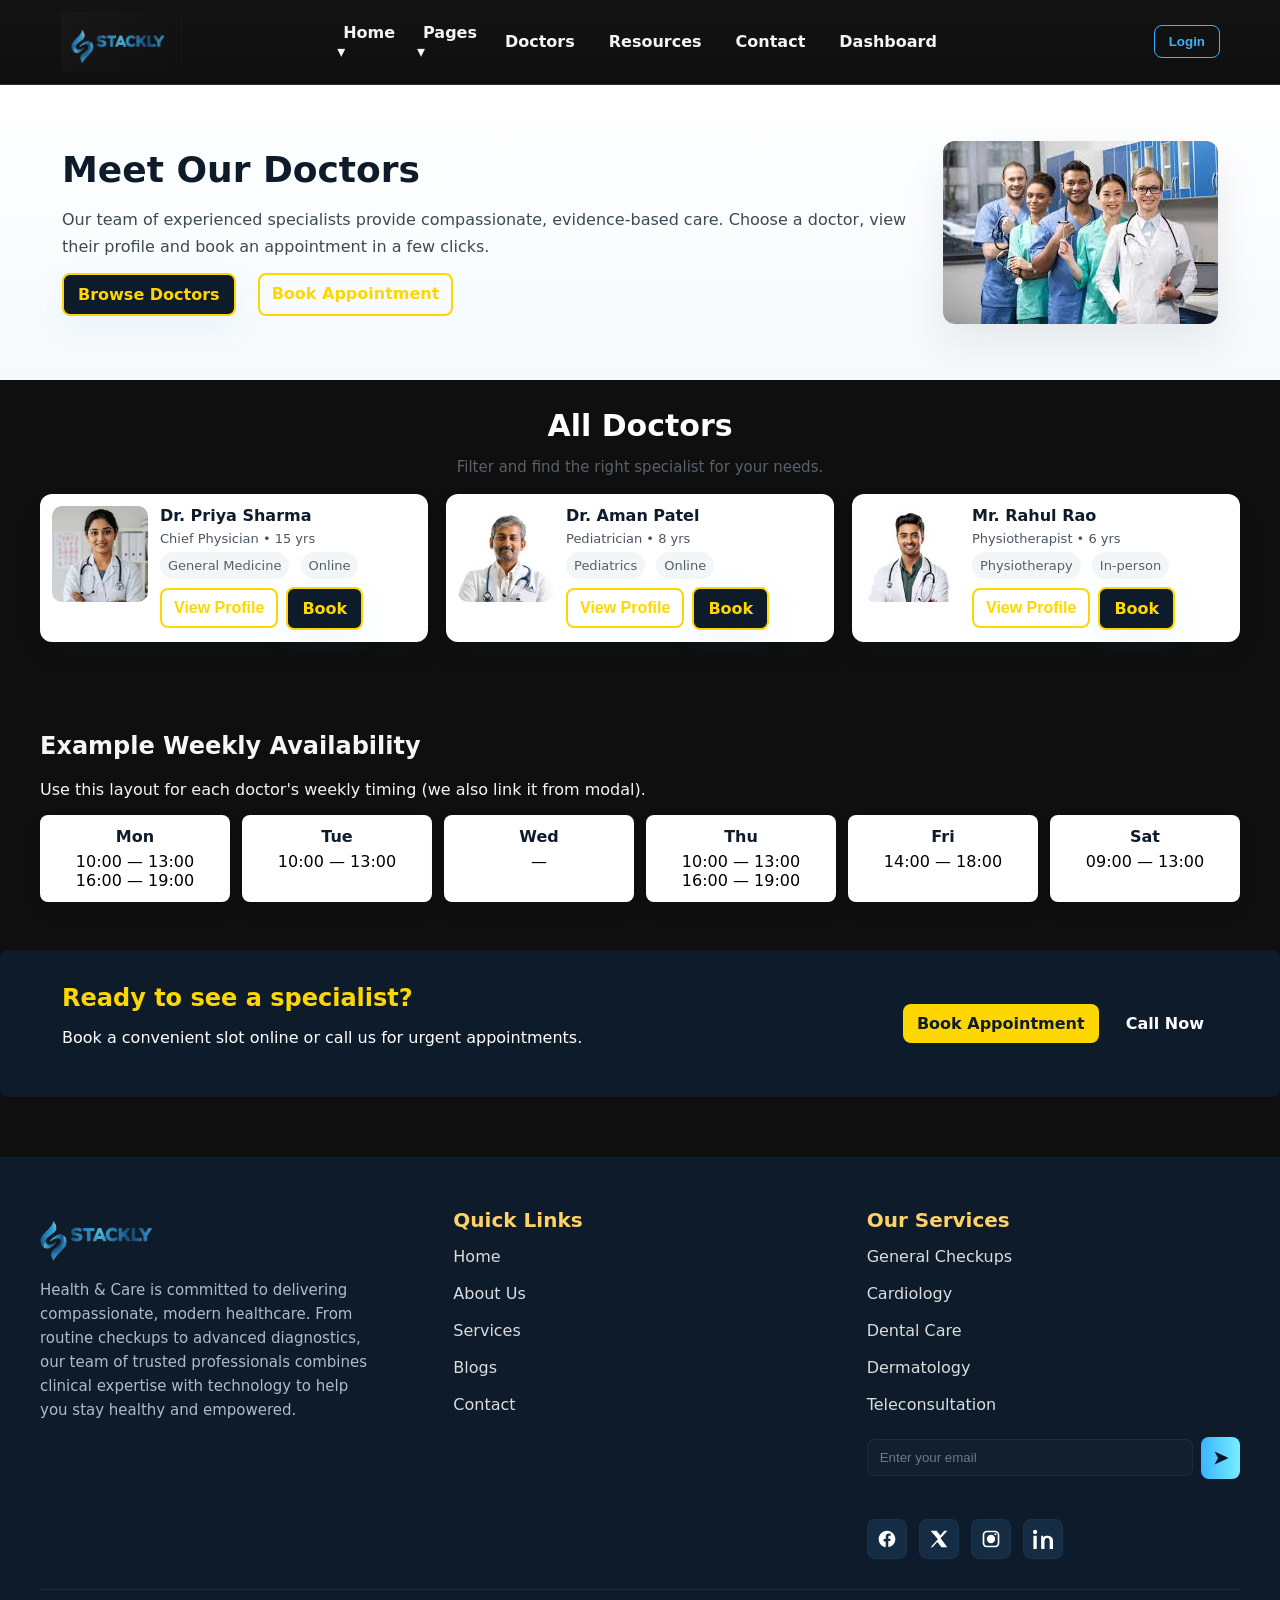
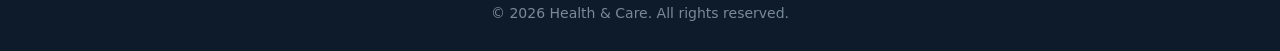
==== commit 24ab1455: "new update" ====
--- a/doctors.html
+++ b/doctors.html
@@ -225,7 +225,7 @@
 
         <div class="modal-actions">
           <a href="404page.html" class="btn btn-primary">Book Appointment</a>
-          <a href="#" class="btn btn-outline" id="view-timetable">View Timetable</a>
+          <a href="404page.html" class="btn btn-outline" id="view-timetable">View Timetable</a>
         </div>
       </div>
     </div>
--- a/style.css
+++ b/style.css
@@ -2111,7 +2111,7 @@
 .doctors-grid { display:grid; grid-template-columns: repeat(3, 1fr); gap:18px; margin-top:12px; }
 .doc-card { background:#fff; border-radius:12px; display:flex; gap:12px; padding:12px; box-shadow:0 12px 28px rgba(13,27,42,0.06); align-items:flex-start; }
 .doc-photo { flex:0 0 96px; width:96px; height:96px; border-radius:10px; overflow:hidden; }
-.doc-photo img { width:100%; height:100%; object-fit:cover; display:block; }
+.doc-photo img { width:150%; height:150%; object-fit:cover; display:block; }
 .doc-body { flex:1; }
 .doc-name { margin:0; font-size:18px; color:#0d1b2a; }
 .doc-meta { color:#6b7780; font-size:13px; margin:6px 0; }
@@ -2595,3 +2595,89 @@
 }
 
 
+
+
+.tag-btn {
+  display: inline-block;
+  padding: 10px 20px;
+  background: #0d1b2a;
+  color: #fff;
+  border-radius: 6px;
+  text-decoration: none;
+  border: none;
+  cursor: pointer;
+}
+
+.tag-btn:hover {
+  background: goldenrod;
+  color: #0d1b2a;
+  border: 1px solid #0d1b2a;
+}
+
+
+
+/* container + grid */
+.doctors-grid {
+  display: grid;
+  grid-template-columns: repeat(3, 1fr); /* desktop 3-up */
+  gap: 18px;
+  align-items: stretch;
+}
+
+/* card */
+.doctor-card {
+  background: #fff;
+  border-radius: 12px;
+  overflow: hidden;
+  box-shadow: 0 10px 28px rgba(16,24,40,0.06);
+  display: flex;
+  flex-direction: column;
+  transition: transform .18s ease, box-shadow .18s ease;
+}
+.doctor-card:hover { transform: translateY(-6px); box-shadow: 0 18px 48px rgba(16,24,40,0.08); }
+
+/* image wrapper keeps aspect ratio and prevents layout shift */
+.doc-photo-wrap {
+  width: 100%;
+  aspect-ratio: 4/3;           /* maintains a nice box on mobile & desktop */
+  overflow: hidden;
+  background: linear-gradient(180deg, #f0f4ff, #fff);
+  display: block;
+}
+
+/* the image itself */
+.doc-photo-wrap img {
+  display: block;
+  width: 100%;
+  height: 100%;
+  object-fit: cover;           /* fills box while preserving aspect */
+  object-position: center;     /* adjust to focus focal point */
+  -webkit-transition: transform .22s ease;
+  transition: transform .22s ease;
+}
+
+/* subtle zoom on hover (desktop) */
+.doctor-card:hover .doc-photo-wrap img { transform: scale(1.04); }
+
+/* card content */
+.doctor-body {
+  padding: 14px;
+  display: flex;
+  flex-direction: column;
+  gap: 8px;
+}
+.doc-name { font-weight:700; font-size:16px; margin:0; }
+.doc-role { font-size:13px; color:#6b7280; margin:0; }
+.doc-meta { font-size:13px; color:#4b5563; display:flex; gap:8px; flex-wrap:wrap; }
+
+/* small responsive tweaks */
+@media (max-width:1100px){
+  .doctors-grid { grid-template-columns: repeat(2, 1fr); }
+}
+@media (max-width:640px){
+  .doctors-grid { grid-template-columns: 1fr; gap:12px; }
+  .doc-photo-wrap { aspect-ratio: 16/9; }   /* wider on very small screens */
+  .doctor-body { padding:12px; }
+}
+
+
